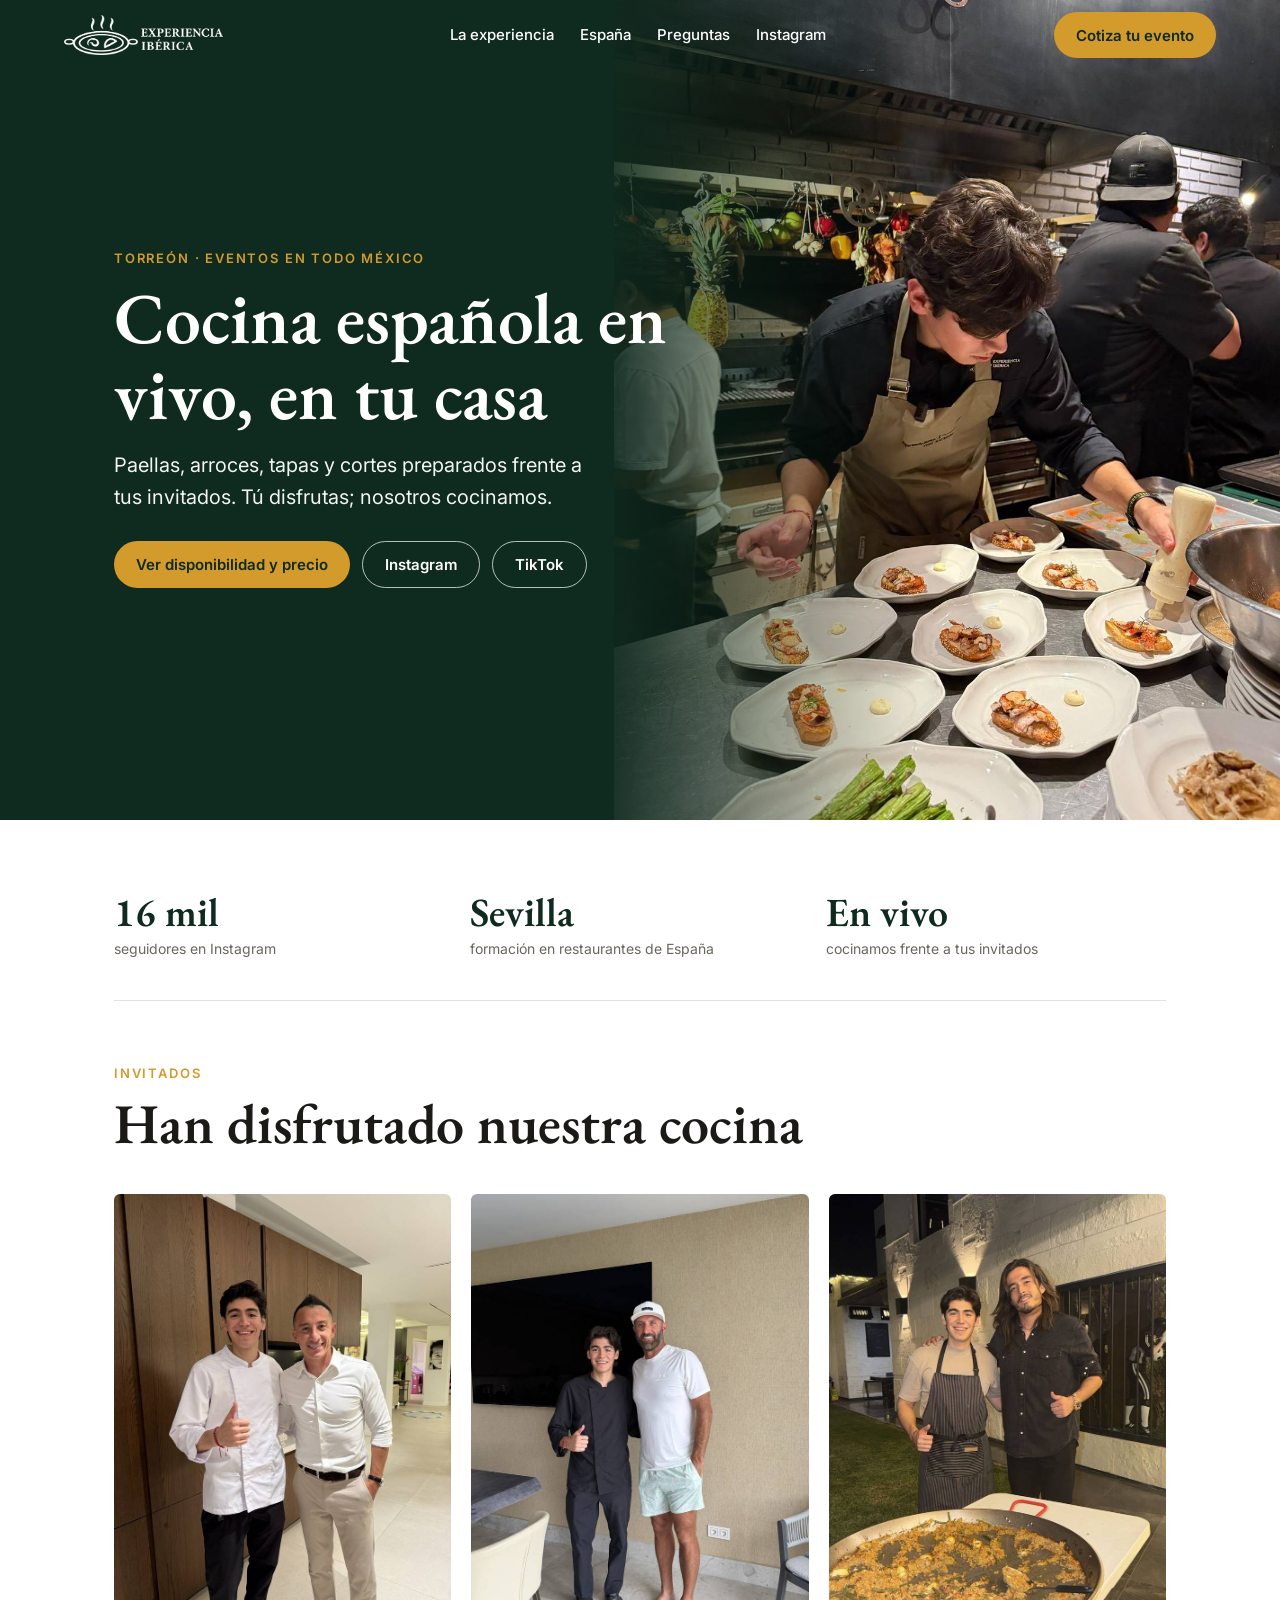
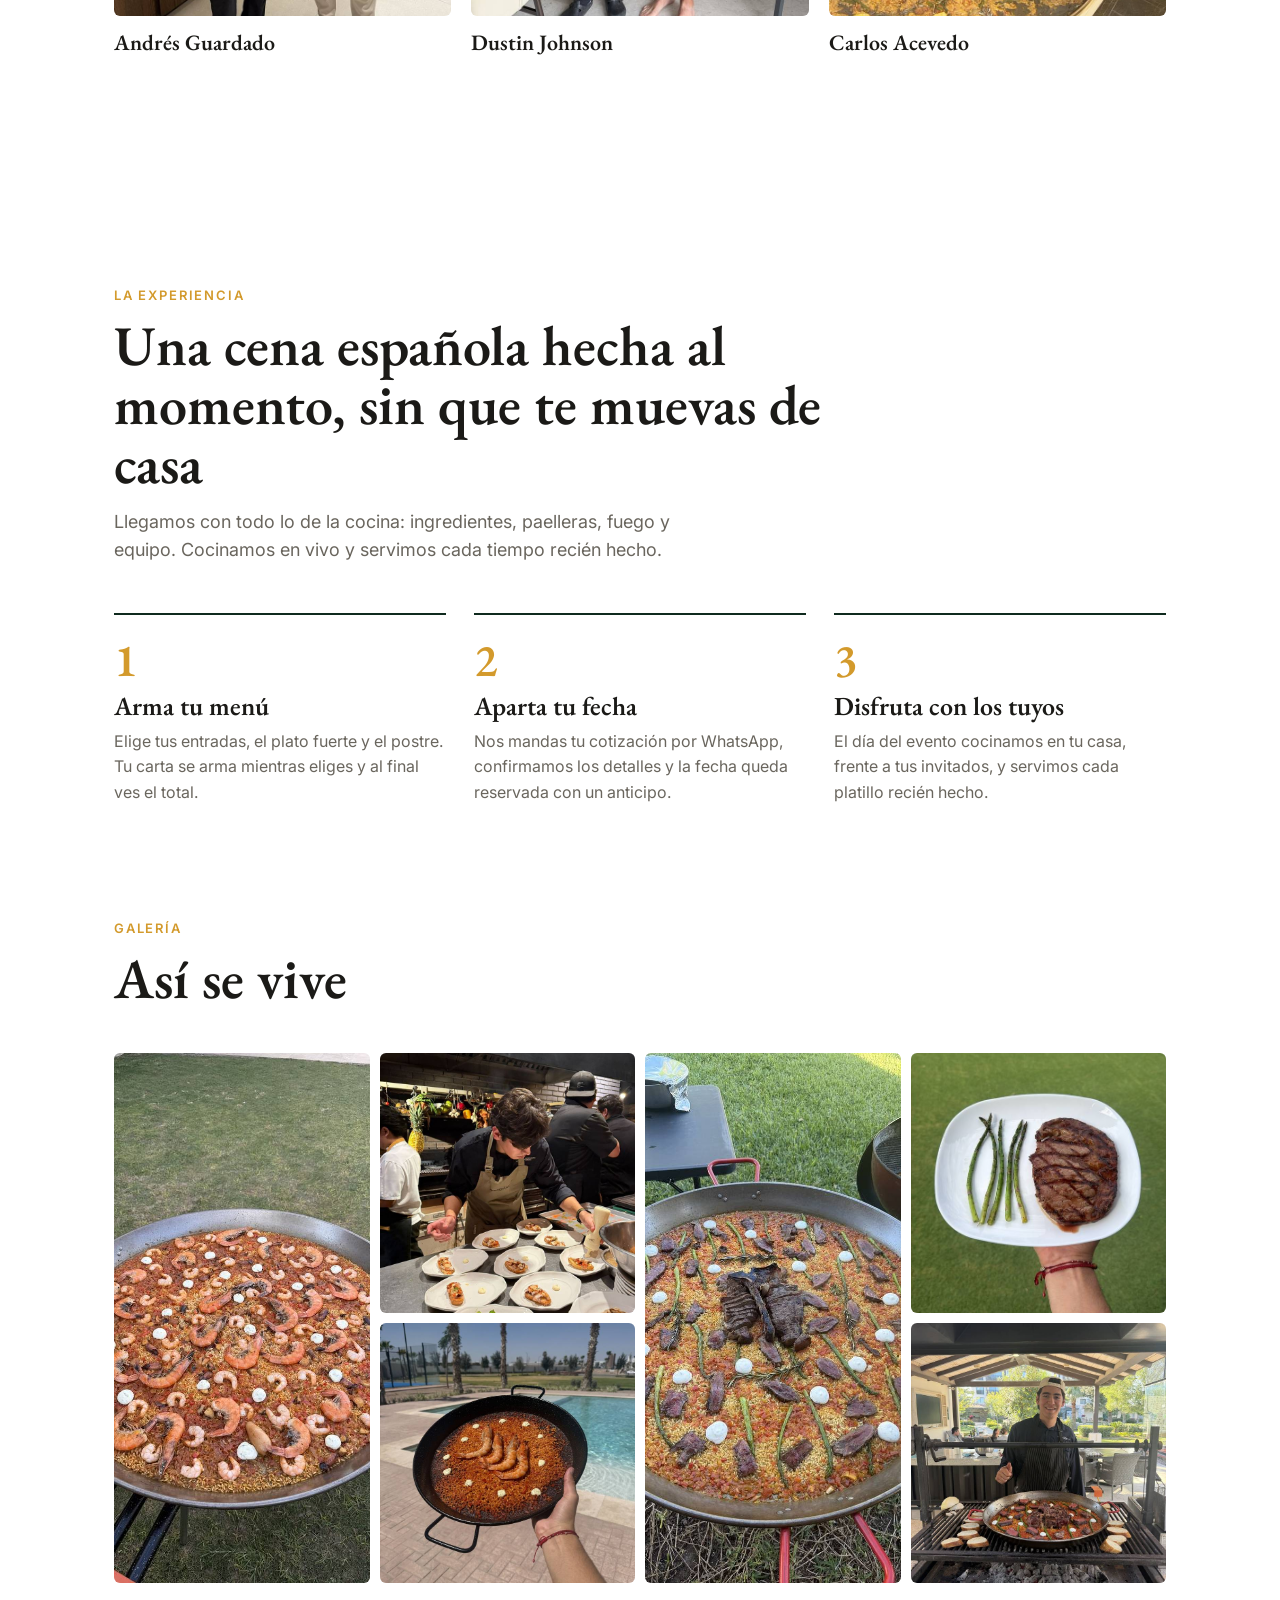
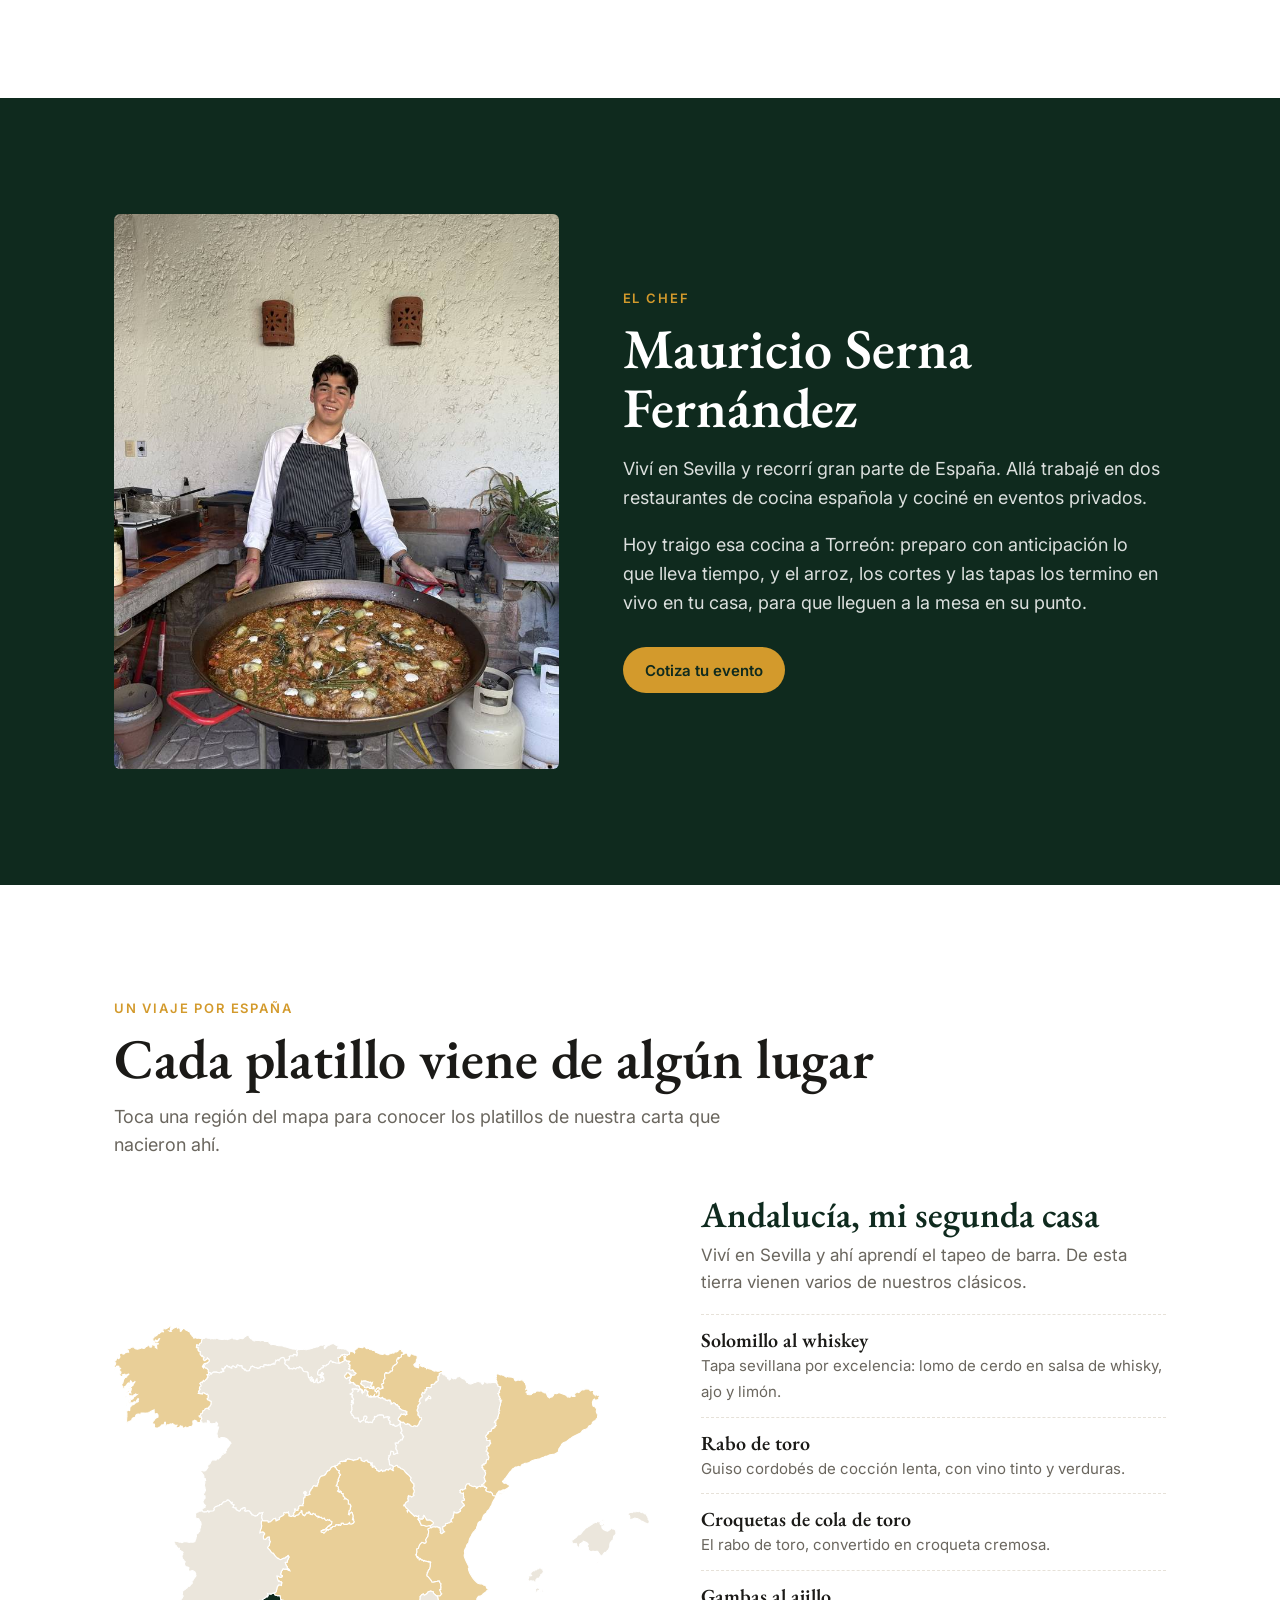
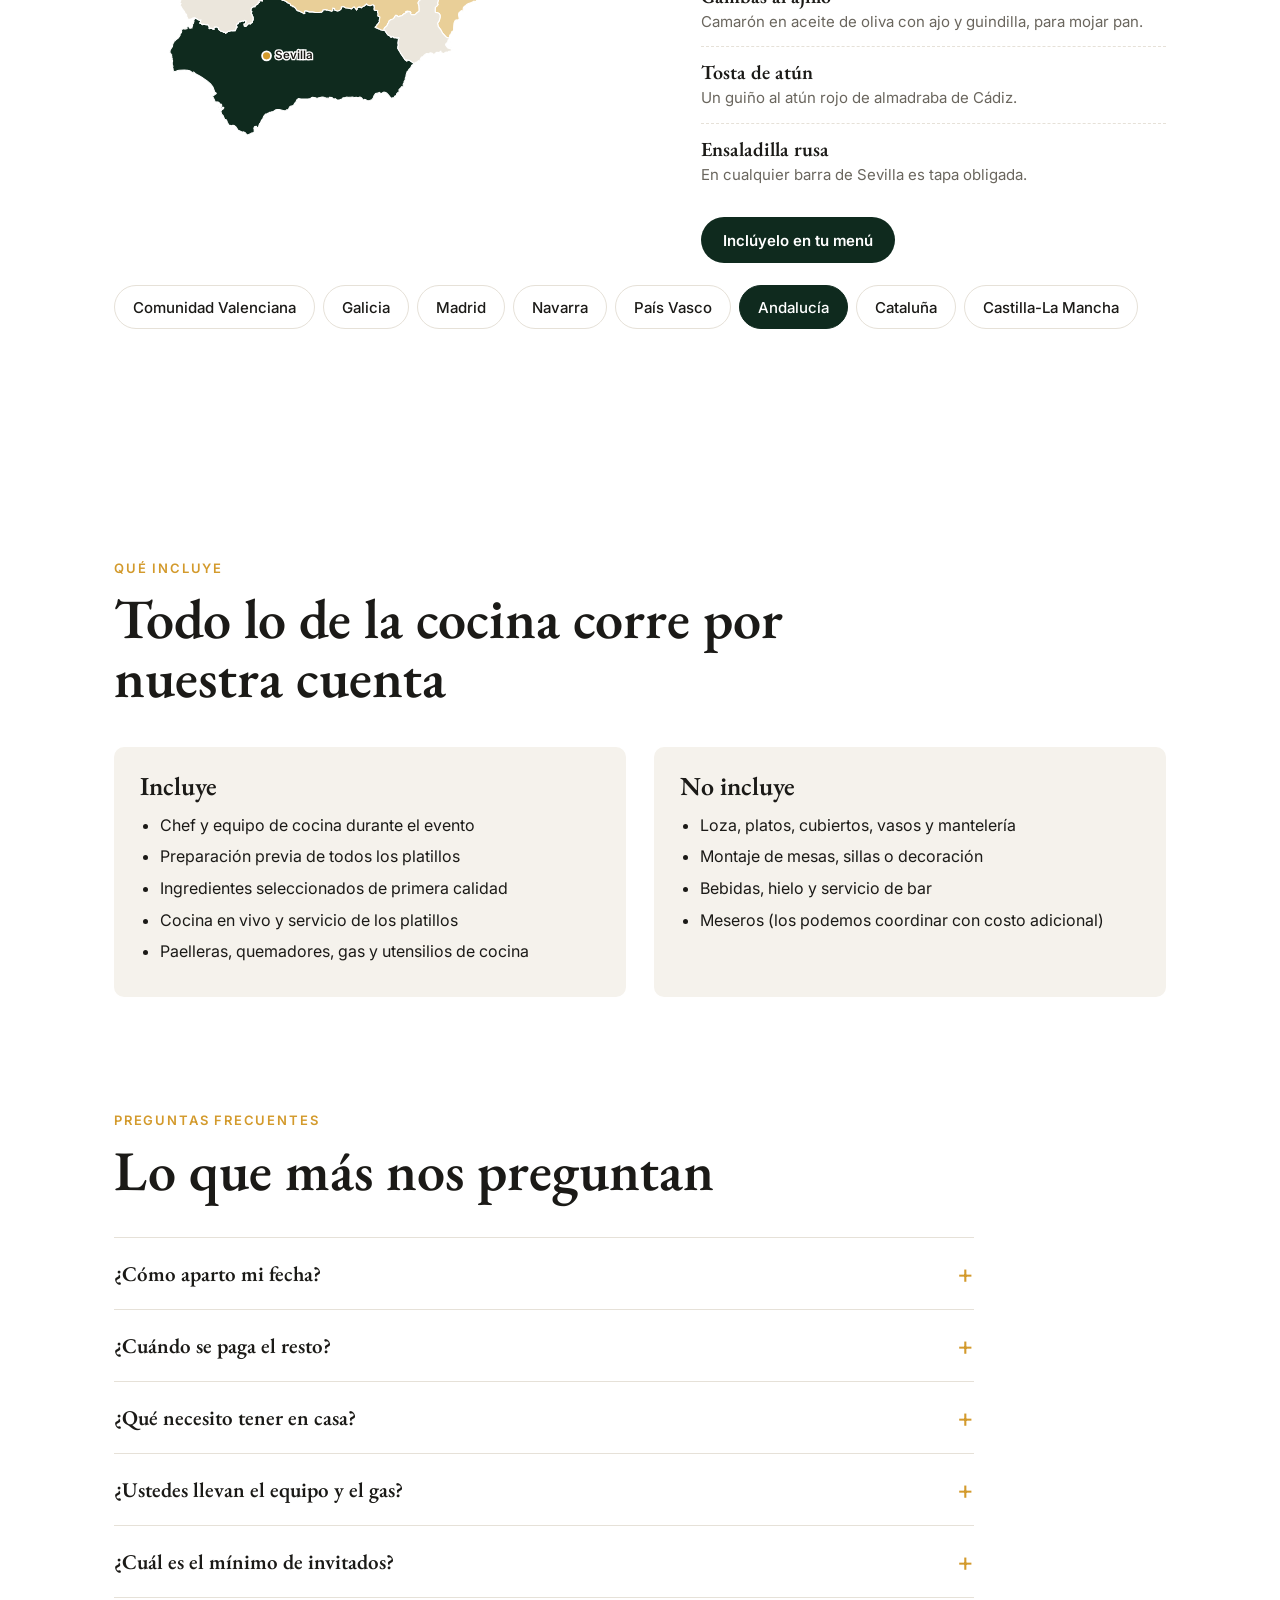
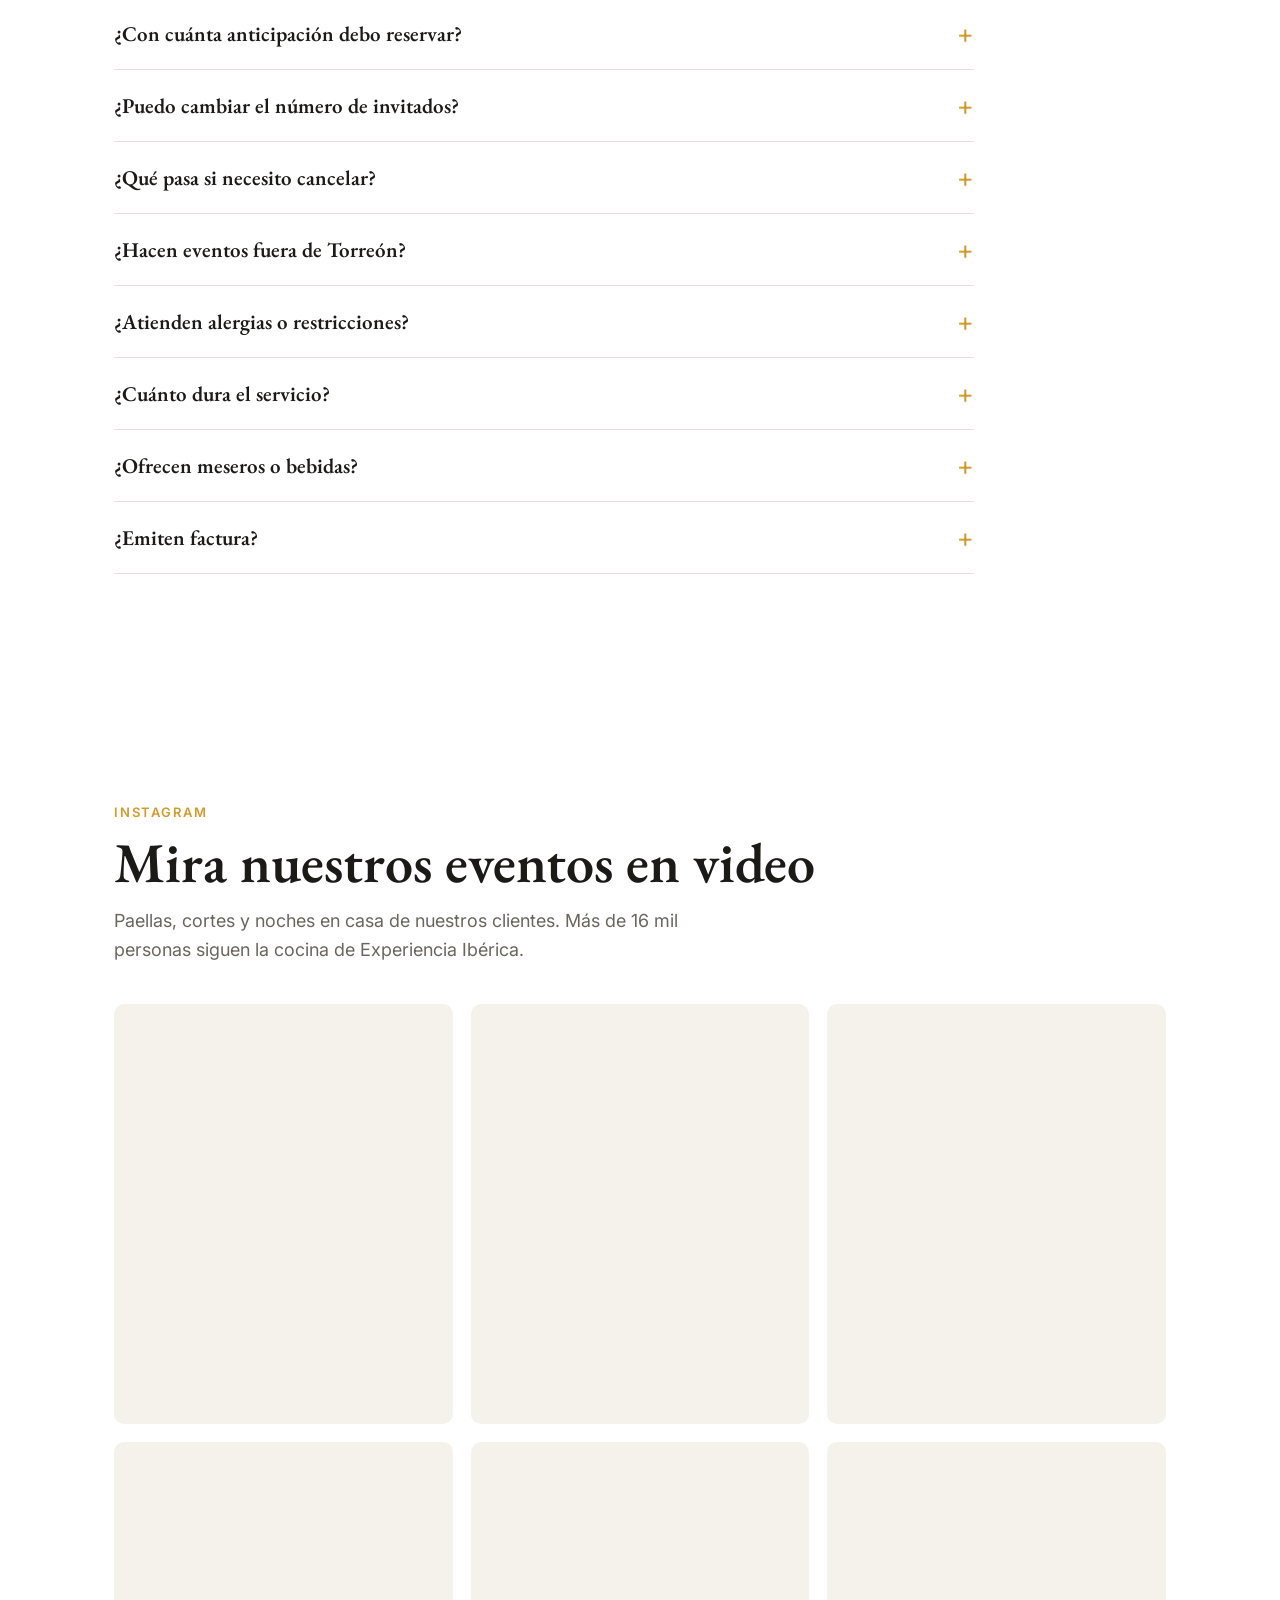
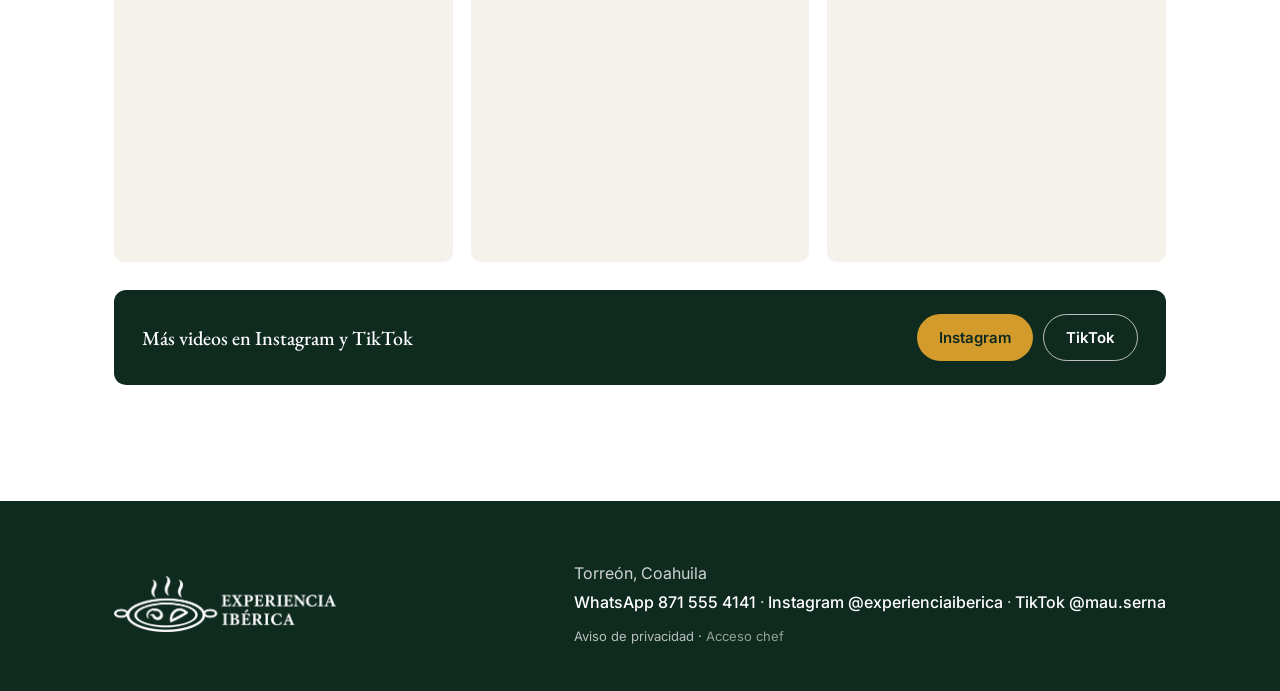
==== index.html @ 6ac9009d "Forzar versión nueva de estilos y medición Co-Authored-By: Claude Opus 5.5 <noreply@anthropic.com> C" ====
<!DOCTYPE html>
<html lang="es">
<head>
<meta charset="utf-8">
<meta name="viewport" content="width=device-width,initial-scale=1">
<title>Experiencia Ibérica · Cocina española en tu casa · Torreón</title>
<meta name="description" content="Paellas, arroces, tapas y cortes cocinados en vivo en tu casa. Cotiza tu evento en Torreón y consulta disponibilidad al momento.">
<meta property="og:title" content="Experiencia Ibérica · Cocina española en tu casa">
<meta property="og:description" content="Paellas, tapas y cortes cocinados en vivo en tu casa. Cotiza tu evento en Torreón.">
<meta property="og:image" content="https://experienciaiberica.com/img/hero.jpg">
<link rel="icon" href="img/logo-verde.png">
<link rel="preconnect" href="https://fonts.googleapis.com">
<link href="https://fonts.googleapis.com/css2?family=EB+Garamond:wght@500;600;700&family=Inter:wght@400;500;600&display=swap" rel="stylesheet">
<link rel="stylesheet" href="css/site.css?v=2">
<script src="js/analytics.js?v=2" defer></script>
</head>
<body>
<nav class="nav" id="nav">
  <a href="#inicio" aria-label="Inicio"><img src="img/logo-blanco.png" alt="Experiencia Ibérica"></a>
  <ul><li><a href="#experiencia">La experiencia</a></li><li><a href="#espana">España</a></li><li><a href="#faq">Preguntas</a></li><li><a href="#instagram">Instagram</a></li></ul>
  <a class="btn saf" href="cotiza.html">Cotiza tu evento</a>
</nav>

<header class="hero" id="inicio">
  <img class="hp" src="img/hero.jpg" alt="Mauricio Serna emplatando tostas en cocina" fetchpriority="high">
  <div class="wrap">
    <div class="eyebrow">Torreón · Eventos en todo México</div>
    <h1>Cocina española en vivo, en tu casa</h1>
    <p>Paellas, arroces, tapas y cortes preparados frente a tus invitados. Tú disfrutas; nosotros cocinamos.</p>
    <div class="cta"><a class="btn saf" href="cotiza.html">Ver disponibilidad y precio</a><a class="btn line" href="https://www.instagram.com/experienciaiberica" target="_blank" rel="noopener">Instagram</a><a class="btn line" href="https://www.tiktok.com/@mau.serna" target="_blank" rel="noopener">TikTok</a></div>
  </div>
</header>

<section id="invitados" class="inv">
  <div class="wrap">
    <div class="proof"><div><b>16 mil</b><span>seguidores en Instagram</span></div><div><b>Sevilla</b><span>formación en restaurantes de España</span></div><div><b>En vivo</b><span>cocinamos frente a tus invitados</span></div></div>
    <div class="eyebrow">Invitados</div>
    <h2 class="sh">Han disfrutado nuestra cocina</h2>
    <div class="fam">
      <figure><img src="img/famoso-1.jpg" alt="Mauricio Serna con Andrés Guardado" loading="lazy" style="object-position:center 30%"><figcaption>Andrés Guardado</figcaption></figure>
      <figure><img src="img/famoso-2.jpg" alt="Mauricio Serna con Dustin Johnson" loading="lazy" style="object-position:center 30%"><figcaption>Dustin Johnson</figcaption></figure>
      <figure><img src="img/famoso-3.jpg" alt="Mauricio Serna con Carlos Acevedo" loading="lazy" style="object-position:center 35%"><figcaption>Carlos Acevedo</figcaption></figure>
    </div>
  </div>
</section>


<section id="experiencia">
  <div class="wrap">
    <div class="eyebrow">La experiencia</div>
    <h2 class="sh">Una cena española hecha al momento, sin que te muevas de casa</h2>
    <p class="lead">Llegamos con todo lo de la cocina: ingredientes, paelleras, fuego y equipo. Cocinamos en vivo y servimos cada tiempo recién hecho.</p>
    <div class="steps">
      <div><b>1</b><h3>Arma tu menú</h3><p>Elige tus entradas, el plato fuerte y el postre. Tu carta se arma mientras eliges y al final ves el total.</p></div>
      <div><b>2</b><h3>Aparta tu fecha</h3><p>Nos mandas tu cotización por WhatsApp, confirmamos los detalles y la fecha queda reservada con un anticipo.</p></div>
      <div><b>3</b><h3>Disfruta con los tuyos</h3><p>El día del evento cocinamos en tu casa, frente a tus invitados, y servimos cada platillo recién hecho.</p></div>
    </div>
  </div>
</section>

<section id="galeria" style="padding-top:0">
  <div class="wrap">
    <div class="eyebrow">Galería</div>
    <h2 class="sh">Así se vive</h2>
    <div class="gal">
      <img class="t" src="img/paella-mariscos.jpg" alt="Paella de mariscos con camarones en una paellera grande" loading="lazy">
      <img src="img/emplatado.jpg" alt="Emplatando tostas de pulpo en cocina" loading="lazy" style="object-position:center 60%">
      <img class="t" src="img/arroz-carne.jpg" alt="Arroz de carne con espárragos y alioli" loading="lazy">
      <img src="img/ribeye.jpg" alt="Ribeye a la parrilla con espárragos" loading="lazy" style="object-position:center 55%">
      <img src="img/arroz-alberca.jpg" alt="Arroz en paellera junto a una alberca" loading="lazy">
      <img src="img/chef-parrilla.jpg" alt="Chef cocinando una paella en la parrilla" loading="lazy">
    </div>
  </div>
</section>

<section class="dark">
  <div class="wrap chef">
    <img src="img/chef-paella.jpg" decoding="async" alt="Mauricio Serna Fernández con una paella recién hecha" loading="lazy">
    <div>
      <div class="eyebrow">El chef</div>
      <h2 class="sh">Mauricio Serna Fernández</h2>
      <p>Viví en Sevilla y recorrí gran parte de España. Allá trabajé en dos restaurantes de cocina española y cociné en eventos privados.</p>
      <p>Hoy traigo esa cocina a Torreón: preparo con anticipación lo que lleva tiempo, y el arroz, los cortes y las tapas los termino en vivo en tu casa, para que lleguen a la mesa en su punto.</p>
      <a class="btn saf" href="cotiza.html" style="margin-top:12px">Cotiza tu evento</a>
    </div>
  </div>
</section>

<section id="espana">
  <div class="wrap">
    <div class="eyebrow">Un viaje por España</div>
    <h2 class="sh">Cada platillo viene de algún lugar</h2>
    <p class="lead">Toca una región del mapa para conocer los platillos de nuestra carta que nacieron ahí.</p>
    <div class="esp">
      <div class="map" id="map" role="group" aria-label="Mapa de España"></div>
      <div class="rg" id="rg" aria-live="polite"></div>
    </div>
    <div class="chips rgchips" id="rgchips"></div>
  </div>
</section>

<section id="incluye">
  <div class="wrap">
    <div class="eyebrow">Qué incluye</div>
    <h2 class="sh">Todo lo de la cocina corre por nuestra cuenta</h2>
    <div class="inc">
      <div><h3>Incluye</h3><ul><li>Chef y equipo de cocina durante el evento</li><li>Preparación previa de todos los platillos</li><li>Ingredientes seleccionados de primera calidad</li><li>Cocina en vivo y servicio de los platillos</li><li>Paelleras, quemadores, gas y utensilios de cocina</li></ul></div>
      <div><h3>No incluye</h3><ul><li>Loza, platos, cubiertos, vasos y mantelería</li><li>Montaje de mesas, sillas o decoración</li><li>Bebidas, hielo y servicio de bar</li><li>Meseros (los podemos coordinar con costo adicional)</li></ul></div>
    </div>
  </div>
</section>

<section id="faq" style="padding-top:0">
  <div class="wrap">
    <div class="eyebrow">Preguntas frecuentes</div>
    <h2 class="sh">Lo que más nos preguntan</h2>
    <div class="faq">
      <details><summary>¿Cómo aparto mi fecha?</summary><p>Arma tu cotización en la página y mándanosla por WhatsApp. Te confirmamos disponibilidad y la fecha queda reservada al recibir el anticipo del 50%. Sin anticipo, la fecha sigue disponible para otros clientes.</p></details>
      <details><summary>¿Cuándo se paga el resto?</summary><p>El saldo se liquida el día del evento, antes de comenzar a servir.</p></details>
      <details><summary>¿Qué necesito tener en casa?</summary><p>Un espacio ventilado para cocinar (de preferencia exterior: jardín, terraza o asador), acceso a agua y una toma de corriente cercana. La loza, las mesas y las sillas corren por tu cuenta.</p></details>
      <details><summary>¿Ustedes llevan el equipo y el gas?</summary><p>Sí. Llevamos paelleras, quemadores, gas, utensilios y todos los ingredientes. Tú solo pones el lugar.</p></details>
      <details><summary>¿Cuál es el mínimo de invitados?</summary><p>El mínimo es de 10 personas. Para grupos más pequeños escríbenos y vemos opciones.</p></details>
      <details><summary>¿Con cuánta anticipación debo reservar?</summary><p>Puedes reservar desde la página con al menos 3 días de anticipación. Si tu evento es antes, escríbenos por WhatsApp y vemos si es posible.</p></details>
      <details><summary>¿Puedo cambiar el número de invitados?</summary><p>Sí, hasta 5 días antes del evento, cuando se confirman el número final y el menú. Se cobra el número confirmado aunque asistan menos personas. Los aumentos de último momento quedan sujetos a disponibilidad de insumos.</p></details>
      <details><summary>¿Qué pasa si necesito cancelar?</summary><p>Con 7 días o más de anticipación, tu anticipo se puede aplicar a una nueva fecha dentro de los siguientes 3 meses. Con menos de 7 días el anticipo no es reembolsable, porque cubre la compra de insumos.</p></details>
      <details><summary>¿Hacen eventos fuera de Torreón?</summary><p>Sí, en todo México, para eventos de 25 invitados o más. El traslado se cotiza aparte según la ciudad; arma tu cotización y te lo confirmamos por WhatsApp.</p></details>
      <details><summary>¿Atienden alergias o restricciones?</summary><p>Sí. Avísanos al confirmar el menú y adaptamos lo necesario.</p></details>
      <details><summary>¿Cuánto dura el servicio?</summary><p>Hasta 4 horas desde nuestra llegada. El tiempo adicional tiene un costo extra.</p></details>
      <details><summary>¿Ofrecen meseros o bebidas?</summary><p>Las bebidas no están incluidas. Los meseros los podemos coordinar con costo adicional.</p></details>
      <details><summary>¿Emiten factura?</summary><p>Sí. Si la requieres, se agrega el IVA correspondiente.</p></details>
    </div>
  </div>
</section>

<section id="instagram">
  <div class="wrap">
    <div class="eyebrow">Instagram</div>
    <h2 class="sh">Mira nuestros eventos en video</h2>
    <p class="lead">Paellas, cortes y noches en casa de nuestros clientes. Más de 16 mil personas siguen la cocina de Experiencia Ibérica.</p>
    <div class="ig" id="ig"></div>
    <div class="igcta"><p>Más videos en Instagram y TikTok</p><div style="display:flex;gap:10px;flex-wrap:wrap"><a class="btn saf" href="https://www.instagram.com/experienciaiberica" target="_blank" rel="noopener">Instagram</a><a class="btn line" href="https://www.tiktok.com/@mau.serna" target="_blank" rel="noopener">TikTok</a></div></div>
  </div>
</section>

<footer>
  <div class="wrap">
    <img src="img/logo-blanco.png" alt="Experiencia Ibérica">
    <div><p>Torreón, Coahuila</p><p><a href="https://wa.me/528715554141" target="_blank" rel="noopener">WhatsApp 871 555 4141</a> · <a href="https://www.instagram.com/experienciaiberica" target="_blank" rel="noopener">Instagram @experienciaiberica</a> · <a href="https://www.tiktok.com/@mau.serna" target="_blank" rel="noopener">TikTok @mau.serna</a></p><p id="upd" style="font-size:13px;opacity:.7"></p><p style="font-size:13px;margin-top:10px"><a href="aviso-de-privacidad.html" style="opacity:.7;font-weight:400">Aviso de privacidad</a> · <a href="https://claude.ai/artifact/J5kVzDFW1enjaiDdUqpLAN" style="opacity:.55;font-weight:400" rel="nofollow">Acceso chef</a></p></div>
  </div>
</footer>

<script>
{
const R={
'01':{t:'Andalucía, mi segunda casa',p:'Viví en Sevilla y ahí aprendí el tapeo de barra. De esta tierra vienen varios de nuestros clásicos.',d:[['Solomillo al whiskey','Tapa sevillana por excelencia: lomo de cerdo en salsa de whisky, ajo y limón.'],['Rabo de toro','Guiso cordobés de cocción lenta, con vino tinto y verduras.'],['Croquetas de cola de toro','El rabo de toro, convertido en croqueta cremosa.'],['Gambas al ajillo','Camarón en aceite de oliva con ajo y guindilla, para mojar pan.'],['Tosta de atún','Un guiño al atún rojo de almadraba de Cádiz.'],['Ensaladilla rusa','En cualquier barra de Sevilla es tapa obligada.']]},
'10':{t:'Comunidad Valenciana, la cuna del arroz',p:'La paella nació entre los arrozales de Valencia. Por eso todos nuestros arroces llevan arroz español.',d:[['Paella valenciana','Pollo, costilla, garrofón, alcachofa y azafrán: la receta de origen.'],['Arroz de mariscos','El arroz de la costa mediterránea, con fumet casero.'],['Arroz de carne','Nuestra versión con costilla, porterhouse y espárragos.'],['Fideuá de pollo','Nació en Gandía: la técnica de la paella, con fideo en lugar de arroz.']]},
'12':{t:'Galicia',p:'En las ferias gallegas el pulpo se cuece en ollas de cobre y se sirve sobre madera.',d:[['Pulpo a la gallega','Pulpo con papa, pimentón de la Vera, aceite de oliva y sal gruesa.']]},
'16':{t:'País Vasco',p:'Tierra de asadores y de la tarta de queso más famosa del mundo.',d:[['Tarta vasca','La tarta de queso quemada nació en San Sebastián.'],['Cortes a la brasa','Ribeye, porterhouse y tomahawk, al estilo de los asadores vascos.']]},
'15':{t:'Navarra',p:'Hogar de la chistorra, el embutido delgado y ahumado del norte.',d:[['Tortilla de patata con chistorra','La tortilla de siempre, con el toque de la chistorra navarra.']]},
'09':{t:'Cataluña',p:'El desayuno y la merienda catalana empiezan con pan, tomate y aceite.',d:[['Pan con tomate','Pan tostado, tomate y un buen aceite de oliva.']]},
'13':{t:'Madrid',p:'Dos clásicos que no faltan en ningún bar madrileño.',d:[['Croquetas de jamón','Bechamel cremosa con jamón serrano y un empanizado crujiente.'],['Patatas bravas','Papas crujientes con salsa brava y alioli.']]},
'08':{t:'Castilla-La Mancha',p:'Tierra del queso manchego.',d:[['Tabla de quesos y carnes frías','Quesos y embutidos para abrir la noche.']]}};
fetch('data/espana.json').then(r=>r.json()).then(G=>{
  const map=document.getElementById('map'),rg=document.getElementById('rg'),ch=document.getElementById('rgchips');
  map.innerHTML=`<svg viewBox="0 0 600 500" aria-hidden="false">${G.map(g=>`<path d="${g.d}" data-id="${g.id}" class="${R[g.id]?'has':''}"${R[g.id]?` tabindex="0" role="button" aria-label="${R[g.id].t}"`:''}><title>${g.name}</title></path>`).join('')}<g class="sev"><circle cx="0" cy="0" r="5"/><text x="9" y="4">Sevilla</text></g></svg>`;
  const sv=G.find(g=>g.id==='01');const sev=map.querySelector('.sev');sev.setAttribute('transform',`translate(${sv.c[0]-28},${sv.c[1]-4})`);
  ch.innerHTML=Object.entries(R).map(([id,r])=>`<button class="chip" data-id="${id}">${r.t.split(',')[0]}</button>`).join('');
  const pick=id=>{const r=R[id];if(!r)return;map.querySelectorAll('path').forEach(p=>p.classList.toggle('on',p.dataset.id===id));ch.querySelectorAll('.chip').forEach(c=>c.classList.toggle('on',c.dataset.id===id));
    rg.innerHTML=`<h3>${r.t}</h3><p class="rp">${r.p}</p>${r.d.map(([n,x])=>`<div class="dsh"><b>${n}</b><span>${x}</span></div>`).join('')}<a class="btn g" href="cotiza.html">Inclúyelo en tu menú</a>`};
  map.addEventListener('click',e=>pick(e.target.dataset?.id));map.addEventListener('keydown',e=>{if(e.key==='Enter'||e.key===' '){e.preventDefault();pick(e.target.dataset?.id)}});
  ch.addEventListener('click',e=>pick(e.target.dataset?.id));pick('01');
}).catch(()=>{document.getElementById('espana').style.display='none'});
const nav=document.getElementById('nav');const onS=()=>nav.classList.toggle('solid',scrollY>60);addEventListener('scroll',onS,{passive:true});onS();
// Reels o publicaciones de Instagram a mostrar (links completos)
const IG=['DfUvoe-Rfx-','DeCpzYzx0Il','DeeweVTRRGu','DffZZyuRcej','DfZ17wVxcy-','DfnAKsWR4mW'].map(id=>`https://www.instagram.com/reel/${id}/`);
const box=document.getElementById('ig');
if(IG.length){const load=()=>{box.innerHTML=IG.map(u=>`<div class="post"><blockquote class="instagram-media" data-instgrm-permalink="${u}" data-instgrm-version="14"></blockquote></div>`).join('');const sc=document.createElement('script');sc.async=true;sc.src='https://www.instagram.com/embed.js';document.body.appendChild(sc)};const o=new IntersectionObserver(es=>{if(es.some(x=>x.isIntersecting)){o.disconnect();load()}},{rootMargin:'600px'});o.observe(box)}
else{box.innerHTML=[['arroz-alberca','Arroz junto a la alberca'],['chef-parrilla','Paella a la parrilla'],['emplatado','Emplatado en vivo']].map(([f,a])=>`<a class="post" href="https://www.instagram.com/experienciaiberica" target="_blank" rel="noopener"><img src="img/${f}.jpg" alt="${a}" loading="lazy" style="width:100%;aspect-ratio:4/5;object-fit:cover"></a>`).join('')}
}
</script>
</body>
</html>
---- css/site.css ----
:root{--g:#0f2a1e;--g2:#173d2c;--saf:#d39a2c;--ink:#1b1a17;--mute:#6a665e;--line:#e6e1d8;--soft:#f5f2ec;--bg:#fff;--free:#2f7a45}
*{box-sizing:border-box;min-width:0}
html{scroll-behavior:smooth;scroll-padding-top:72px}
body{margin:0;background:var(--bg);color:var(--ink);font:16px/1.6 Inter,system-ui,sans-serif;overflow-x:clip}
h1,h2,h3{font-family:"EB Garamond",Georgia,serif;line-height:1.05;margin:0;font-weight:600}
a{color:inherit}
img{display:block;max-width:100%}
.wrap{max-width:1180px;margin:0 auto;padding:0 max(5vw,18px)}
/* nav */
.nav{position:fixed;inset:0 0 auto;z-index:20;display:flex;align-items:center;justify-content:space-between;gap:16px;padding:12px max(5vw,18px);transition:background .25s}
.nav.solid{background:var(--g);box-shadow:0 2px 16px rgb(0 0 0/.18)}
.nav img{height:40px;width:auto}
.nav ul{display:flex;gap:26px;list-style:none;margin:0;padding:0}
.nav ul a{color:#fff;text-decoration:none;font-weight:500;font-size:15px}
.btn{display:inline-flex;align-items:center;justify-content:center;gap:8px;padding:13px 22px;border-radius:99px;font:600 15px Inter;text-decoration:none;border:0;cursor:pointer;min-height:46px}
.btn.saf{background:var(--saf);color:var(--g)}
.btn.line{border:1.5px solid rgb(255 255 255/.7);color:#fff;background:transparent}
.btn.g{background:var(--g);color:#fff}
@media(max-width:760px){.nav ul{display:none}.nav img{height:32px}.nav .btn{padding:10px 16px;min-height:42px;font-size:14px}}
/* hero */
.hero{position:relative;min-height:min(92vh,820px);display:flex;align-items:flex-end;color:#fff;background:var(--g) url(../img/hero.jpg) center 42%/cover}
.hero::before{content:"";position:absolute;inset:0;background:linear-gradient(180deg,rgb(15 42 30/.55) 0%,rgb(15 42 30/.25) 40%,rgb(15 42 30/.92) 100%)}
.hero .wrap{position:relative;padding-bottom:clamp(40px,8vh,90px);width:100%}
.hero h1{font-size:clamp(44px,8vw,92px);max-width:820px;font-weight:600}
.hero p{font-size:clamp(17px,2vw,20px);max-width:560px;margin:18px 0 28px;opacity:.95}
.hero .cta{display:flex;gap:12px;flex-wrap:wrap}
.eyebrow{font:600 13px Inter;letter-spacing:.14em;text-transform:uppercase;color:var(--saf);margin-bottom:14px}
/* sections */
section{padding:clamp(64px,9vw,120px) 0}
.sh{font-size:clamp(36px,5vw,56px);max-width:760px}
.lead{font-size:18px;color:var(--mute);max-width:620px;margin-top:14px}
.steps{display:grid;grid-template-columns:repeat(3,minmax(0,1fr));gap:28px;margin-top:48px;counter-reset:s}
.steps div{border-top:2px solid var(--g);padding-top:22px}
.steps b{font:600 46px "EB Garamond",serif;color:var(--saf);display:block;line-height:1}
.steps h3{font-size:26px;margin:10px 0 8px}
.steps p{margin:0;color:var(--mute)}
@media(max-width:760px){.steps{grid-template-columns:minmax(0,1fr)}}
.gal{display:grid;grid-template-columns:repeat(4,minmax(0,1fr));grid-auto-rows:260px;gap:10px;margin-top:44px}
.gal img{width:100%;height:100%;object-fit:cover;border-radius:6px}
.gal .t{grid-row:span 2}
@media(max-width:860px){.gal{grid-template-columns:repeat(2,minmax(0,1fr));grid-auto-rows:200px}}
.dark{background:var(--g);color:#fff}
.dark .lead{color:rgb(255 255 255/.75)}
.chef{display:grid;grid-template-columns:minmax(0,.9fr) minmax(0,1.1fr);gap:clamp(28px,5vw,72px);align-items:center}
.chef img{border-radius:6px;aspect-ratio:4/5;object-fit:cover;width:100%}
.chef p{font-size:18px;color:rgb(255 255 255/.85);max-width:540px}
@media(max-width:760px){.chef{grid-template-columns:minmax(0,1fr)}}
.inc{display:grid;grid-template-columns:repeat(2,minmax(0,1fr));gap:28px;margin-top:40px}
.inc div{background:var(--soft);border-radius:10px;padding:26px}
.inc h3{font-size:26px;margin-bottom:12px}
.inc ul{margin:0;padding-left:20px}.inc li{margin:6px 0}
@media(max-width:760px){.inc{grid-template-columns:minmax(0,1fr)}}
/* cotizador */
#cotiza{background:var(--soft)}
.cz{display:grid;grid-template-columns:minmax(0,1.5fr) minmax(0,1fr);gap:36px;align-items:start;margin-top:40px}
@media(max-width:900px){.cz{grid-template-columns:minmax(0,1fr)}}
.box{background:#fff;border-radius:12px;padding:clamp(18px,3vw,28px);margin-bottom:18px}
.box h3{font-size:26px;display:flex;gap:12px;align-items:baseline;margin-bottom:6px}
.box h3 b{font:600 14px Inter;color:var(--saf)}
.hint{color:var(--mute);margin:0 0 14px;font-size:15px}
.cal{display:grid;grid-template-columns:repeat(7,minmax(0,1fr));gap:5px}
.cal .h{text-align:center;font-size:12px;color:var(--mute);padding:4px 0}
.cal button{aspect-ratio:1/1;max-height:60px;border:1px solid var(--line);background:#fff;color:var(--ink);border-radius:8px;font:500 15px Inter;cursor:pointer;position:relative;padding:0}
.cal button::after{content:"";position:absolute;left:50%;bottom:6px;width:6px;height:6px;margin-left:-3px;border-radius:50%;background:var(--free)}
.cal button.par::after{background:var(--saf)}
.cal button.full,.cal button.past{color:#b3ada3;background:var(--soft);cursor:default}
.cal button.full::after,.cal button.past::after{display:none}
.cal button.full{text-decoration:line-through}
.cal button.soon::after{background:var(--line)}
.cal button.on{background:var(--g);color:#fff;border-color:var(--g)}.cal button.on::after{background:var(--saf)}
.calhead{display:flex;justify-content:space-between;align-items:center;margin-bottom:8px}
.calhead strong{font:600 22px "EB Garamond",serif}
.navb{width:44px;height:44px;border-radius:50%;border:1px solid var(--line);background:#fff;font-size:20px;cursor:pointer}
.navb:disabled{opacity:.3;cursor:default}
.legend{display:flex;gap:16px;flex-wrap:wrap;font-size:13px;color:var(--mute);margin-top:10px}
.legend i{display:inline-block;width:8px;height:8px;border-radius:50%;margin-right:6px;vertical-align:middle}
.chips{display:flex;gap:8px;flex-wrap:wrap}
.chip{border:1px solid var(--line);background:#fff;color:var(--ink);border-radius:99px;padding:10px 18px;font:500 15px Inter;cursor:pointer;min-height:44px}
.chip.on{background:var(--g);color:#fff;border-color:var(--g)}
.chip:disabled{opacity:.35;cursor:default}.chip.occ{text-decoration:line-through}
label{font-size:14px;color:var(--mute);display:block}
input{width:100%;font:16px Inter;padding:11px 14px;border:1px solid var(--line);border-radius:10px;background:#fff;color:var(--ink);min-height:46px;margin-top:4px}
input:focus,button:focus-visible,a:focus-visible{outline:2px solid var(--saf);outline-offset:2px}
.row2{display:grid;grid-template-columns:repeat(auto-fit,minmax(170px,1fr));gap:12px;margin-top:14px}
.menu h4{font:600 12px Inter;letter-spacing:.12em;text-transform:uppercase;color:var(--saf);margin:22px 0 4px}
.dish{display:flex;gap:12px;align-items:center;padding:11px 2px;border-bottom:1px dashed var(--line);cursor:pointer;font:500 19px "EB Garamond",serif}
.dish input{width:22px;height:22px;min-height:0;margin:0;accent-color:var(--g);flex:none}
.dish small{display:block;font:13px Inter;color:var(--mute)}
.note{background:var(--soft);border-left:3px solid var(--saf);padding:12px 14px;border-radius:6px;font-size:15px;margin-top:12px}
.note a{color:var(--g);font-weight:600}
.sum{position:sticky;top:86px}
.carta{background:#fffdf9;border:1px solid #d9cfbf;outline:1px solid #d9cfbf;outline-offset:-10px;border-radius:4px;padding:38px 30px 30px;text-align:center;box-shadow:0 18px 40px rgb(15 42 30/.14)}
.carta .lg{height:34px;width:auto;margin:0 auto 14px}
.carta .t1{font:600 30px/1.05 "EB Garamond",serif;color:var(--g)}
.carta .t2{font:italic 500 19px "EB Garamond",serif;color:var(--mute);margin-top:4px}
.carta .dt{font:600 12px Inter;letter-spacing:.14em;text-transform:uppercase;color:var(--saf);margin-top:14px}
.orn{display:flex;align-items:center;gap:10px;margin:18px 0;color:var(--saf)}.orn::before,.orn::after{content:"";flex:1;height:1px;background:#d9cfbf}
.carta h5{font:600 11px Inter;letter-spacing:.16em;text-transform:uppercase;color:var(--saf);margin:16px 0 4px}
.carta .pl{font:500 18px/1.35 "EB Garamond",serif;color:var(--ink)}
.carta .vac{font:italic 17px "EB Garamond",serif;color:#b3ada3;padding:18px 0}
.carta .lbl{font-size:13px;color:var(--mute)}
.carta .total{color:var(--g)}
.carta ul{list-style:none;padding:0;margin:14px 0 0;font-size:14px;text-align:left}
.carta li{display:flex;justify-content:space-between;gap:10px;padding:6px 0;border-top:1px dashed #e3dbcd}
.carta li b{white-space:nowrap}

.total{font:600 clamp(44px,6vw,58px)/1 "EB Garamond",serif;color:var(--saf);margin:6px 0;white-space:nowrap}
.sum ul{list-style:none;padding:0;margin:16px 0;font-size:15px}
.sum li{display:flex;justify-content:space-between;gap:10px;padding:7px 0;border-bottom:1px dashed rgb(255 255 255/.2)}
.sum li b{white-space:nowrap}
.wa{display:block;text-align:center;background:var(--g);color:#fff;text-decoration:none;font:600 17px Inter;padding:15px;border-radius:99px;margin-top:14px}
.wa.off{background:var(--soft);color:var(--mute);pointer-events:none}
.small{font-size:12.5px;color:var(--mute);margin-top:12px}
.tg{display:none;background:none;border:0;color:var(--g);font:600 14px Inter;cursor:pointer;padding:6px 0}
@media(max-width:900px){.sum{position:static}.carta{padding:30px 20px 24px}.bar{position:fixed;left:0;right:0;bottom:0;z-index:15;background:var(--g);color:#fff;display:flex;justify-content:space-between;align-items:center;gap:12px;padding:12px 18px;box-shadow:0 -8px 24px rgb(0 0 0/.2)}.bar b{font:600 26px "EB Garamond",serif;color:var(--saf)}.bar a{color:#fff;font-weight:600;font-size:14px}body.cz-page{padding-bottom:70px}}
.bar{display:none}@media(max-width:900px){.bar{display:flex}}
.fam{display:grid;grid-template-columns:repeat(3,minmax(0,1fr));gap:20px;margin-top:40px}
.fam figure{margin:0}.fam img{width:100%;aspect-ratio:4/5;object-fit:cover;border-radius:6px}
.fam figcaption{font:600 22px "EB Garamond",serif;margin-top:12px}
@media(max-width:760px){.fam{grid-template-columns:minmax(0,1fr)}}
footer{background:var(--g);color:rgb(255 255 255/.8);padding:56px 0 40px}
footer .wrap{display:flex;justify-content:space-between;gap:28px;flex-wrap:wrap;align-items:center}
footer img{height:56px;width:auto}
footer a{color:#fff;text-decoration:none;font-weight:500}
footer p{margin:4px 0}
@media(prefers-reduced-motion:reduce){html{scroll-behavior:auto}.sum,.nav{transition:none}}

.ig{display:grid;grid-template-columns:repeat(3,minmax(0,1fr));gap:18px;margin-top:40px}
.ig .post{border-radius:10px;overflow:hidden;background:var(--soft);min-height:420px}
.ig blockquote.instagram-media{margin:0!important;min-width:0!important;max-width:100%!important;width:100%!important}
@media(max-width:860px){.ig{display:flex;overflow-x:auto;scroll-snap-type:x mandatory;gap:14px;margin-inline:calc(-1*max(5vw,18px));padding-inline:max(5vw,18px)}.ig .post{flex:0 0 86%;scroll-snap-align:center}}
.igcta{display:flex;align-items:center;justify-content:space-between;gap:20px;flex-wrap:wrap;margin-top:28px;padding:24px 28px;border-radius:12px;background:var(--g);color:#fff}
.igcta p{margin:0;font:500 20px "EB Garamond",serif}
.top-cz{background:var(--g);color:#fff;padding:120px 0 48px}
.top-cz .sh{color:#fff}.top-cz .lead{color:rgb(255 255 255/.8)}
.dl{display:block;width:100%;margin-top:10px;background:transparent;border:1.5px solid var(--g);color:var(--g);font:600 15px Inter;padding:13px;border-radius:99px;cursor:pointer;min-height:46px}
.dl:disabled{opacity:.35;cursor:default}
.faq{margin-top:36px;max-width:860px}
.faq details{border-top:1px solid var(--line);padding:4px 0}
.faq details:last-child{border-bottom:1px solid var(--line)}
.faq summary{cursor:pointer;list-style:none;display:flex;justify-content:space-between;gap:16px;align-items:center;padding:16px 0;font:600 21px "EB Garamond",serif}
.faq summary::-webkit-details-marker{display:none}
.faq summary::after{content:"+";font:400 26px Inter;color:var(--saf);flex:none;transition:transform .2s}
.faq details[open] summary::after{transform:rotate(45deg)}
.faq p{margin:0 0 18px;color:var(--mute);max-width:720px}
@media(prefers-reduced-motion:reduce){.faq summary::after{transition:none}}
.hero .hv{position:absolute;inset:0;width:100%;height:100%;object-fit:cover;z-index:0}
.hero::before{z-index:1}.hero .wrap{z-index:2}
@media(min-width:901px){
.hero{background:var(--g);align-items:center}
.hero .hp{position:absolute;top:0;right:0;width:52%;height:100%;object-fit:cover;object-position:center 55%;z-index:0}
.hero::before{background:linear-gradient(90deg,var(--g) 0%,var(--g) 46%,rgb(15 42 30/.55) 56%,rgb(15 42 30/0) 72%)}
.hero .wrap{padding-top:90px}
.hero h1{max-width:560px;font-size:clamp(48px,5.6vw,80px)}
.hero p{max-width:470px}}
@media(max-width:900px){.hero .hp{display:none}}
.esp{display:grid;grid-template-columns:minmax(0,1.15fr) minmax(0,1fr);gap:clamp(24px,4vw,56px);align-items:center;margin-top:36px}
@media(max-width:860px){.esp{grid-template-columns:minmax(0,1fr)}}
.map svg{width:100%;height:auto;display:block}
.map path{fill:#ebe6dc;stroke:#fff;stroke-width:1.2;transition:fill .2s}
.map path.has{fill:#e9cf98;cursor:pointer}.map path.has:hover,.map path.has:focus{fill:var(--saf);outline:none}
.map path.on{fill:var(--g)!important}
.map .sev circle{fill:var(--saf);stroke:#fff;stroke-width:2}.map .sev text{font:600 13px Inter;fill:var(--ink);paint-order:stroke;stroke:#fff;stroke-width:3px}
.rg h3{font-size:clamp(28px,3vw,36px);color:var(--g)}
.rg .rp{color:var(--mute);font-size:17px;margin:8px 0 18px}
.dsh{padding:12px 0;border-top:1px dashed var(--line)}.dsh b{display:block;font:600 20px "EB Garamond",serif}.dsh span{color:var(--mute);font-size:15px}
.rg .btn{margin-top:18px}
.rgchips{margin-top:22px}
.tl{list-style:none;margin:48px 0 0;padding:0 0 0 34px;position:relative;max-width:760px}
.tl::before{content:"";position:absolute;left:9px;top:6px;bottom:6px;width:2px;background:rgb(255 255 255/.18)}
.tl li{position:relative;padding:0 0 34px;opacity:0;transform:translateY(24px);transition:opacity .6s,transform .6s}
.tl li.in{opacity:1;transform:none}
.tl li::before{content:"";position:absolute;left:-31px;top:6px;width:14px;height:14px;border-radius:50%;background:var(--saf);box-shadow:0 0 0 5px rgb(211 154 44/.2)}
.tl b{font:600 12px Inter;letter-spacing:.14em;text-transform:uppercase;color:var(--saf)}
.tl h3{font-size:clamp(26px,3vw,34px);margin:6px 0 6px;color:#fff}
.tl p{margin:0;color:rgb(255 255 255/.78);max-width:600px}
@media(prefers-reduced-motion:reduce){.tl li{opacity:1;transform:none;transition:none}.map path{transition:none}}
.city{display:grid;grid-template-columns:repeat(auto-fit,minmax(170px,1fr));gap:12px;margin-top:14px}
select{width:100%;font:16px Inter;padding:11px 14px;border:1px solid var(--line);border-radius:10px;background:#fff;color:var(--ink);min-height:46px;margin-top:4px}
.dishw{border-bottom:1px dashed var(--line)}.dishw .dish{border-bottom:0}
.dx{padding:0 0 12px 34px}.dx small{display:block;font:13px Inter;color:var(--mute)}
.stp{display:inline-flex;align-items:center;gap:14px;margin:8px 0 4px;border:1px solid var(--line);border-radius:99px;padding:3px}
.stp button{width:38px;height:38px;border-radius:50%;border:0;background:var(--soft);color:var(--g);font:600 20px Inter;cursor:pointer}
.stp b{font:600 15px Inter;min-width:70px;text-align:center}
.dx .sg{color:var(--g);font-weight:500}

/* ---- cotizador v2 ---- */
.nofecha{display:flex;gap:10px;align-items:center;margin-top:14px;font-size:15px;color:var(--ink);cursor:pointer}
.nofecha input{width:20px;height:20px;min-height:0;margin:0;accent-color:var(--g)}
#calWrap.off{opacity:.3;pointer-events:none}
.cnt{display:flex;align-items:center;margin-top:4px;border:1px solid var(--line);border-radius:10px;overflow:hidden;background:#fff}
.cnt input{border:0;margin:0;text-align:center;font-weight:600;min-width:0;-moz-appearance:textfield}
.cnt input::-webkit-inner-spin-button{-webkit-appearance:none}
.cnt button{flex:none;width:48px;height:46px;border:0;background:var(--soft);font:600 22px Inter;color:var(--g);cursor:pointer}
.gh{display:flex;align-items:center;gap:12px;margin:26px 0 2px}
.gh h4{margin:0}.gh .gc{margin-left:auto;font-size:12px;color:var(--g);font-weight:600}
.gh .brm{height:30px;width:auto;opacity:.9}
.gi{margin:2px 0 6px!important;font-size:14px}
.dish{align-items:flex-start}.dish input{margin-top:3px}
.dish .dn{display:block}.dish small{display:block;font:13.5px/1.4 Inter;color:var(--mute);margin-top:2px}
.dishw.on .dn{color:var(--g);font-weight:600}
.wa{width:100%;border:0;cursor:pointer}
.cx{display:none}
@media(max-width:900px){
  .top-cz{padding:96px 0 28px}.top-cz .sh{font-size:34px}.top-cz .lead{font-size:16px}
  #cotiza{padding-top:18px}.box{padding:18px 16px;border-radius:12px;margin-bottom:12px}
  .cal{gap:4px}.cal button{border-radius:7px;font-size:14px}
  .row2{grid-template-columns:minmax(0,1fr) minmax(0,1fr)}
  .dish{font-size:18px;padding:12px 0}
  .sum{position:fixed;inset:0;z-index:40;background:rgb(15 42 30/.72);padding:18px 14px 30px;overflow:auto;display:none;-webkit-overflow-scrolling:touch}
  .sum.open{display:block}
  .carta{position:relative;max-width:460px;margin:0 auto}
  .cx{display:block;position:absolute;top:8px;right:8px;width:40px;height:40px;border-radius:50%;border:0;background:var(--soft);font:400 26px/1 Inter;color:var(--g);cursor:pointer}
  body.lock{overflow:hidden}
  .bar{display:flex;position:fixed;left:0;right:0;bottom:0;z-index:30;background:var(--g);color:#fff;align-items:center;gap:12px;padding:10px 14px calc(10px + env(safe-area-inset-bottom));box-shadow:0 -6px 20px rgb(0 0 0/.25)}
  .bar .bi{flex:1;min-width:0}.bar #barL{font-size:12px;opacity:.75}
  .bar #barT{display:block;font:600 17px "EB Garamond",serif;color:#fff;white-space:nowrap;overflow:hidden;text-overflow:ellipsis}
  .bar button{flex:none;border:1.5px solid rgb(255 255 255/.6);background:transparent;color:#fff;font:600 14px Inter;padding:11px 16px;border-radius:99px;min-height:44px}
  .bar button.hot{background:var(--saf);border-color:var(--saf);color:var(--g)}
  body.cz-page{padding-bottom:76px}
}
@media(min-width:901px){.bar{display:none!important}}

/* ---- inicio v2 ---- */
.inv{padding-top:clamp(40px,6vw,72px)}
.proof{display:grid;grid-template-columns:repeat(3,minmax(0,1fr));gap:16px;margin-bottom:clamp(40px,6vw,64px);padding-bottom:clamp(28px,4vw,40px);border-bottom:1px solid var(--line)}
.proof b{display:block;font:600 clamp(28px,4vw,40px)/1 "EB Garamond",serif;color:var(--g)}
.proof span{display:block;font-size:14px;color:var(--mute);margin-top:6px}
@media(max-width:760px){
  section{padding:56px 0}
  .proof{gap:10px}.proof b{font-size:24px}.proof span{font-size:12.5px}
  .fam{display:flex;overflow-x:auto;scroll-snap-type:x mandatory;gap:12px;margin-inline:calc(-1*max(5vw,18px));padding-inline:max(5vw,18px)}
  .fam figure{flex:0 0 72%;scroll-snap-align:center}
  .steps{gap:18px;margin-top:28px}.steps div{padding-top:14px}.steps b{font-size:34px}.steps h3{font-size:22px}
  .gal{grid-auto-rows:150px}
  .sh{font-size:clamp(30px,8vw,40px)}
  .faq summary{font-size:19px}
}
.legal{max-width:760px}.legal h2{font-size:26px;margin:28px 0 8px}.legal p,.legal li{color:#3d3a35}
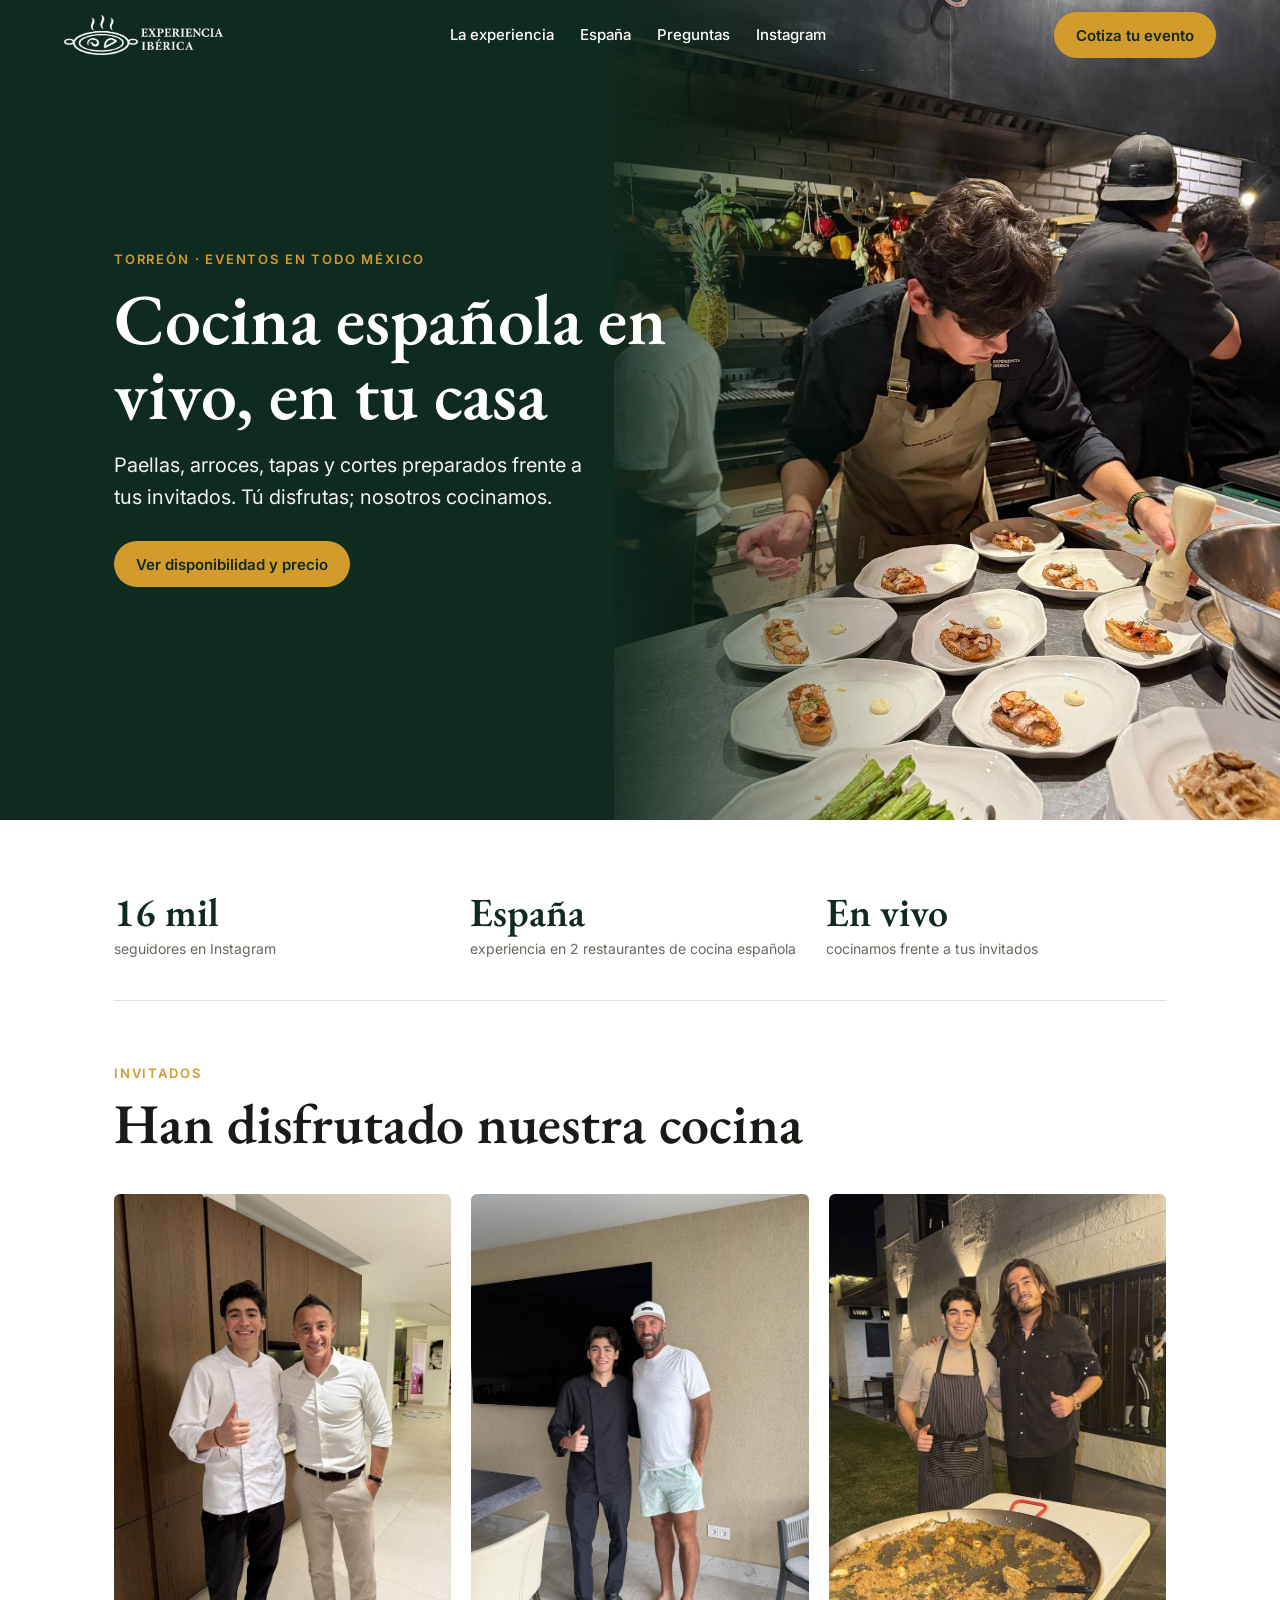
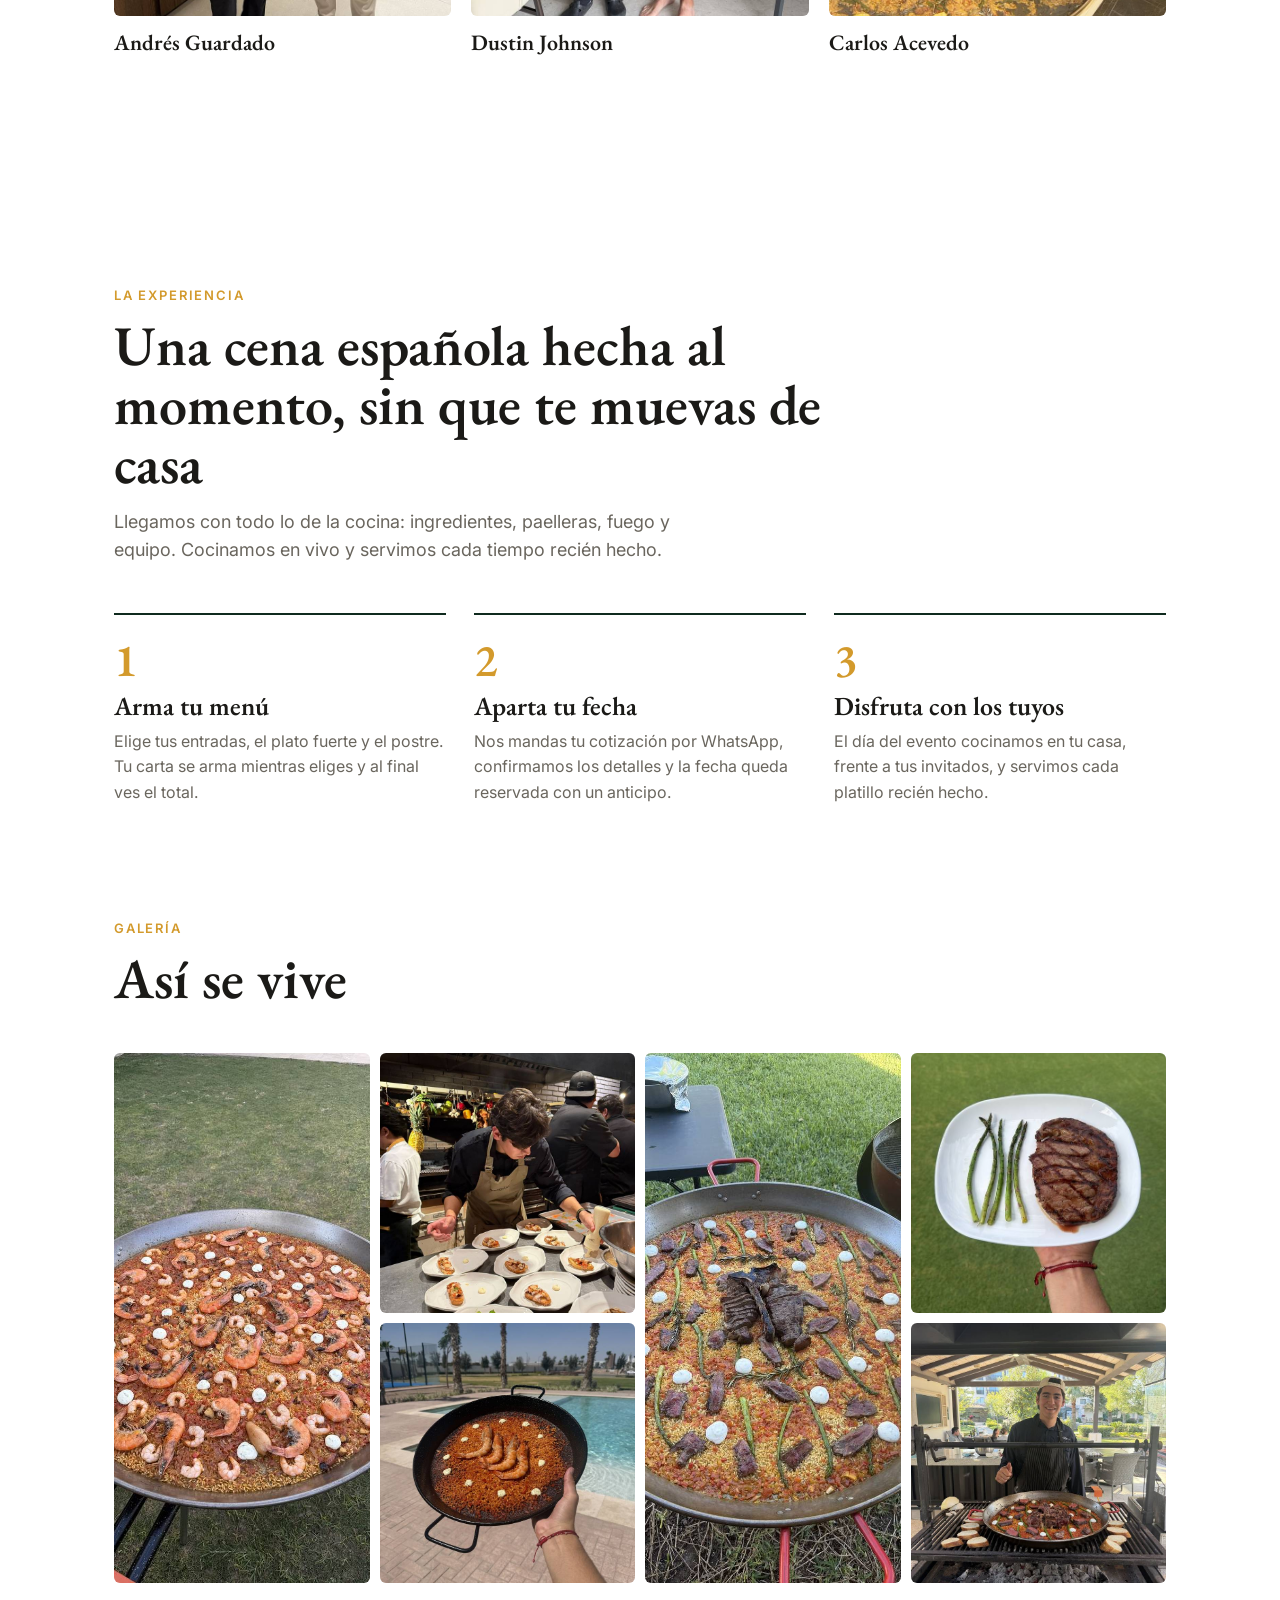
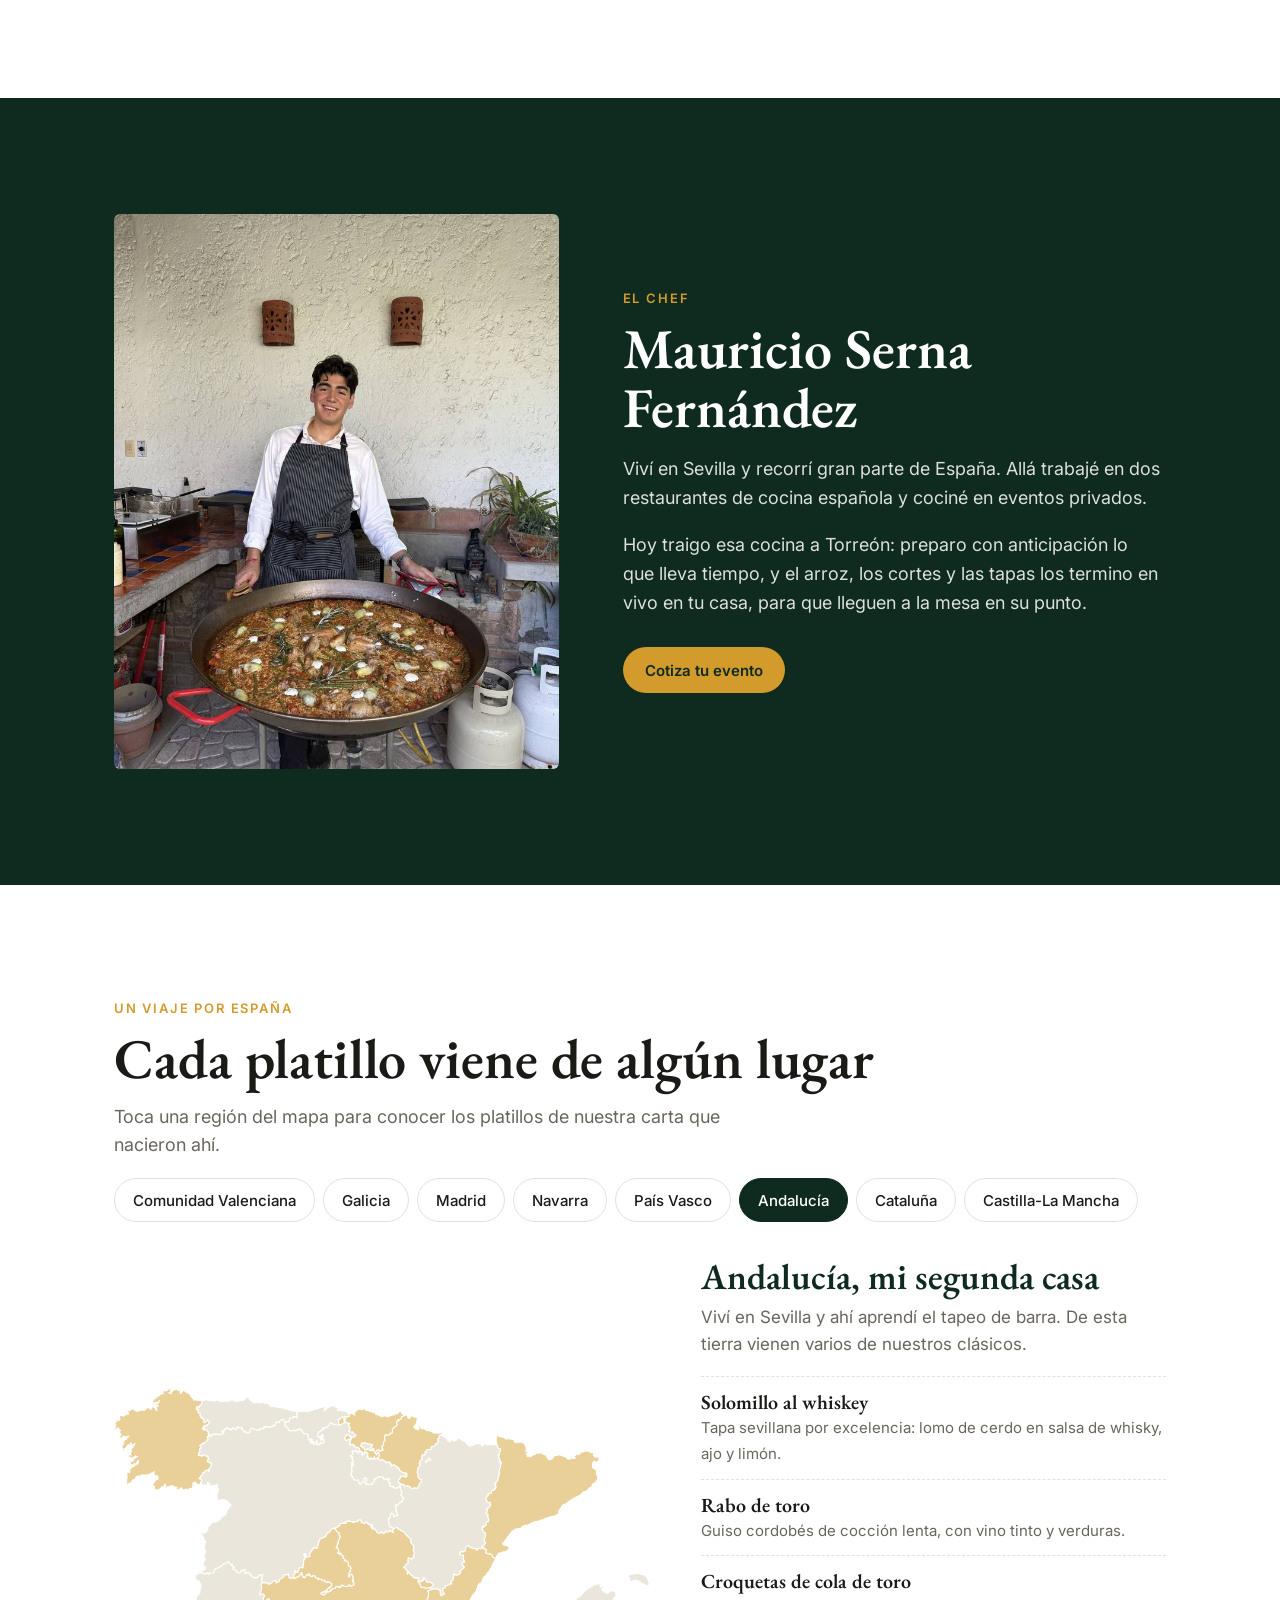
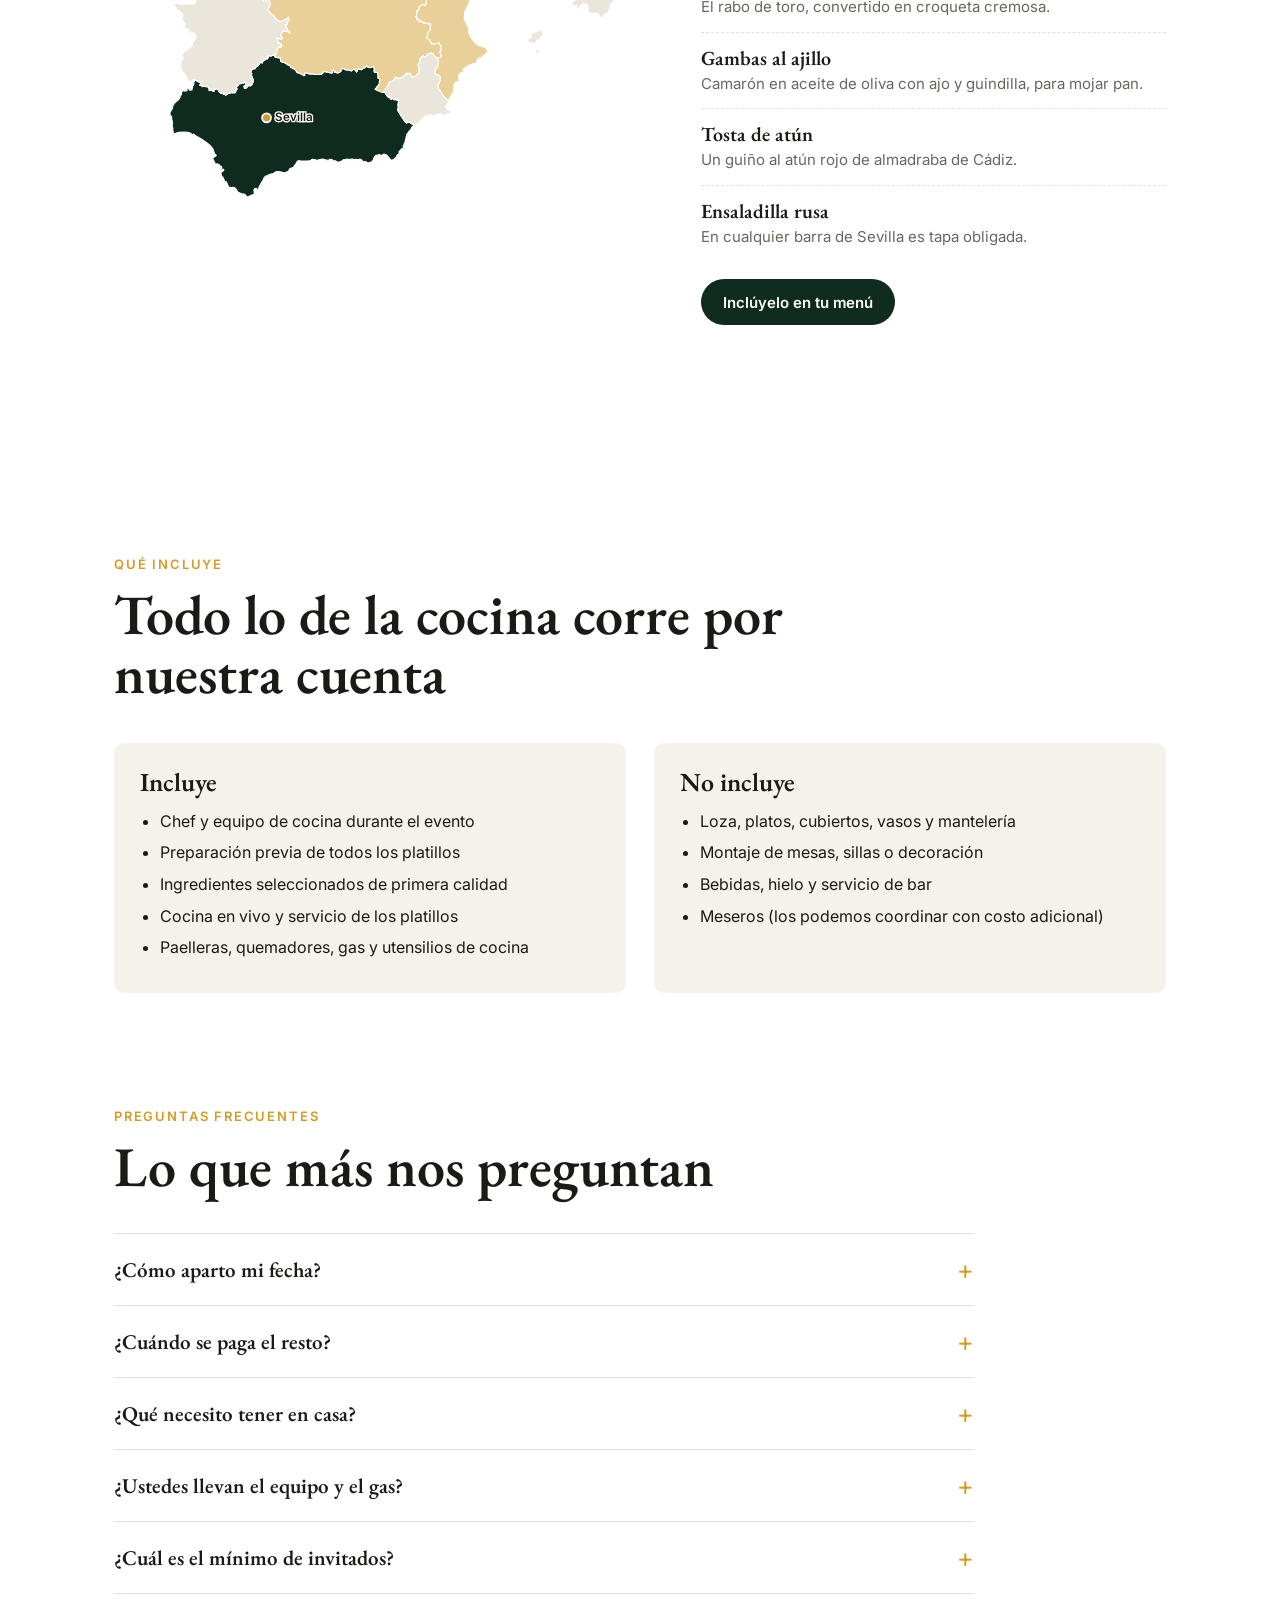
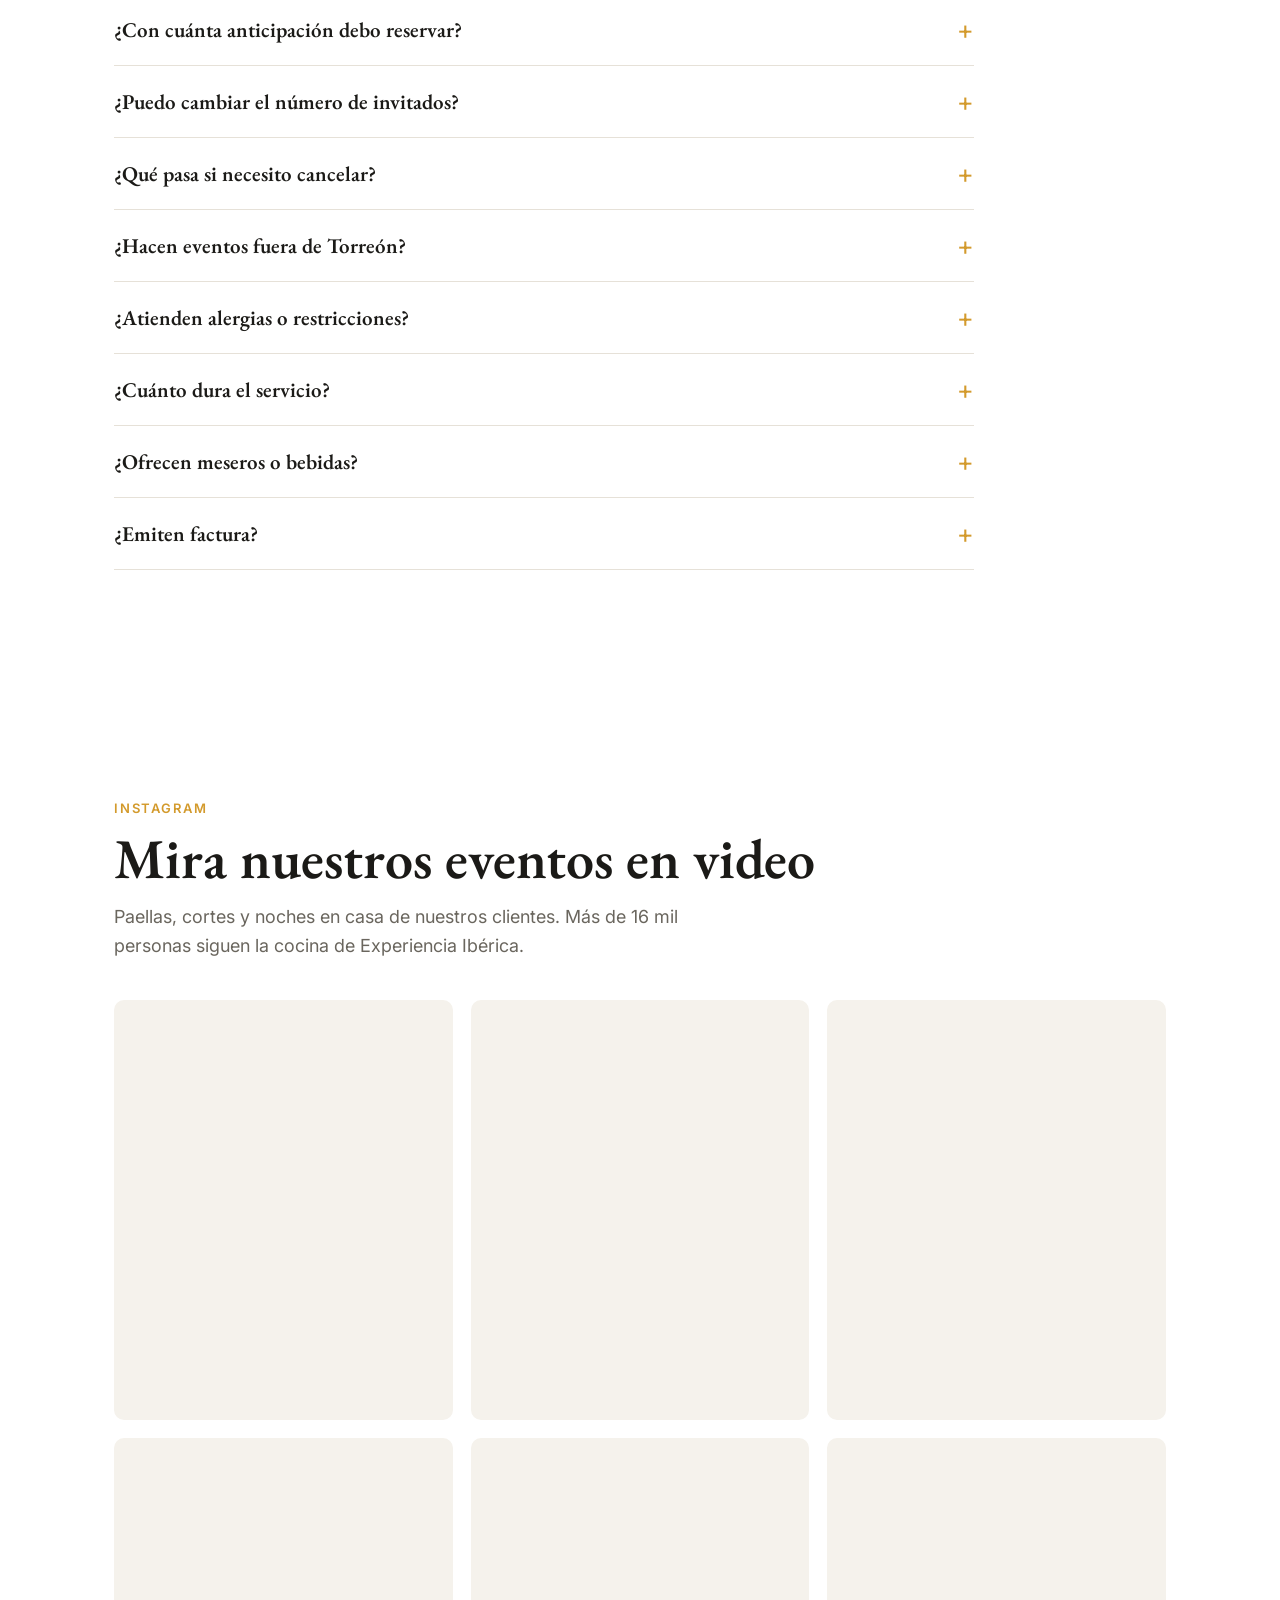
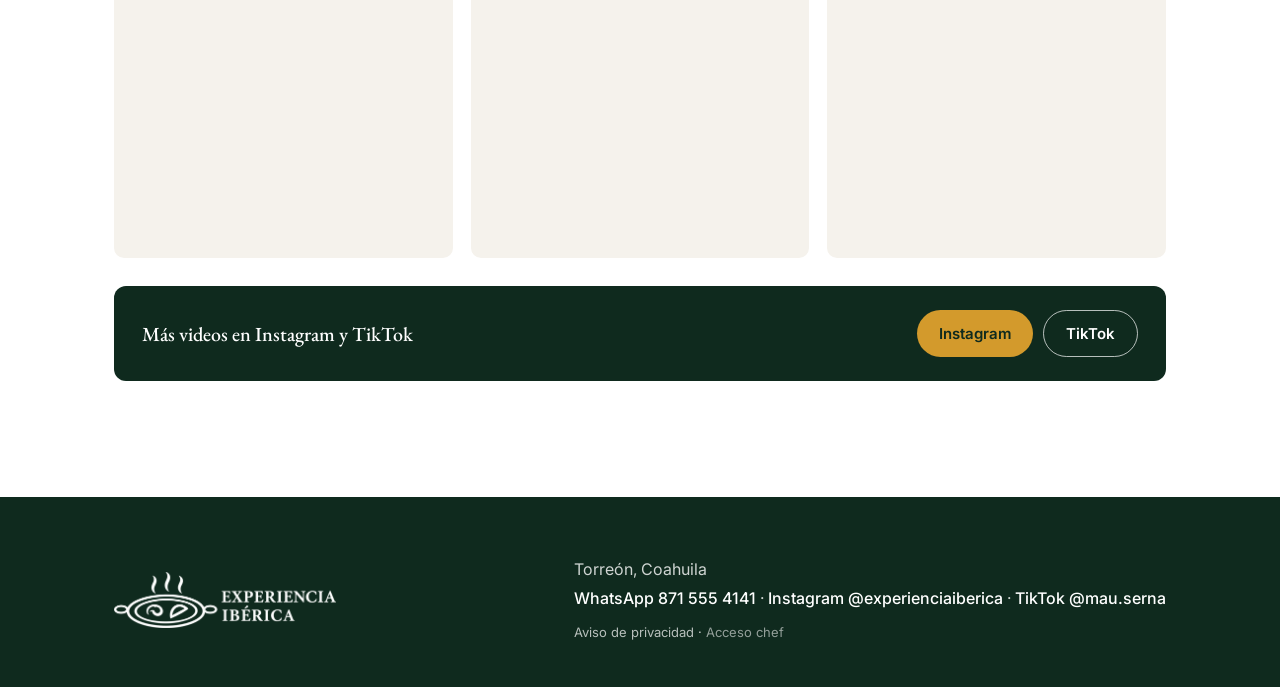
==== commit 2344f73f: "Arreglos de la revisión: cortes como plato fuerte, piezas de postre, portada con un solo botón, menú" ====
--- a/index.html
+++ b/index.html
@@ -8,10 +8,12 @@
 <meta property="og:title" content="Experiencia Ibérica · Cocina española en tu casa">
 <meta property="og:description" content="Paellas, tapas y cortes cocinados en vivo en tu casa. Cotiza tu evento en Torreón.">
 <meta property="og:image" content="https://experienciaiberica.com/img/hero.jpg">
-<link rel="icon" href="img/logo-verde.png">
+<link rel="icon" href="img/icono.png" type="image/png">
+<link rel="apple-touch-icon" href="img/apple-touch-icon.png">
+<script type="application/ld+json">{"@context":"https://schema.org","@type":"FoodEstablishment","name":"Experiencia Ibérica","description":"Chef privado de cocina española a domicilio: paellas, arroces, tapas y cortes cocinados en vivo en tu casa.","url":"https://experienciaiberica.com/","image":"https://experienciaiberica.com/img/hero.jpg","logo":"https://experienciaiberica.com/img/icono.png","telephone":"+52 871 555 4141","servesCuisine":["Española","Paella","Tapas"],"areaServed":[{"@type":"City","name":"Torreón"},{"@type":"City","name":"Gómez Palacio"},{"@type":"City","name":"Lerdo"},{"@type":"Country","name":"México"}],"address":{"@type":"PostalAddress","addressLocality":"Torreón","addressRegion":"Coahuila","addressCountry":"MX"},"founder":{"@type":"Person","name":"Mauricio Serna Fernández"},"sameAs":["https://www.instagram.com/experienciaiberica","https://www.tiktok.com/@mau.serna"]}</script>
 <link rel="preconnect" href="https://fonts.googleapis.com">
 <link href="https://fonts.googleapis.com/css2?family=EB+Garamond:wght@500;600;700&family=Inter:wght@400;500;600&display=swap" rel="stylesheet">
-<link rel="stylesheet" href="css/site.css?v=2">
+<link rel="stylesheet" href="css/site.css?v=4">
 <script src="js/analytics.js?v=2" defer></script>
 </head>
 <body>
@@ -19,6 +21,7 @@
   <a href="#inicio" aria-label="Inicio"><img src="img/logo-blanco.png" alt="Experiencia Ibérica"></a>
   <ul><li><a href="#experiencia">La experiencia</a></li><li><a href="#espana">España</a></li><li><a href="#faq">Preguntas</a></li><li><a href="#instagram">Instagram</a></li></ul>
   <a class="btn saf" href="cotiza.html">Cotiza tu evento</a>
+  <button class="burg" id="burg" aria-label="Abrir menú" aria-expanded="false"><span></span><span></span><span></span></button>
 </nav>
 
 <header class="hero" id="inicio">
@@ -27,13 +30,13 @@
     <div class="eyebrow">Torreón · Eventos en todo México</div>
     <h1>Cocina española en vivo, en tu casa</h1>
     <p>Paellas, arroces, tapas y cortes preparados frente a tus invitados. Tú disfrutas; nosotros cocinamos.</p>
-    <div class="cta"><a class="btn saf" href="cotiza.html">Ver disponibilidad y precio</a><a class="btn line" href="https://www.instagram.com/experienciaiberica" target="_blank" rel="noopener">Instagram</a><a class="btn line" href="https://www.tiktok.com/@mau.serna" target="_blank" rel="noopener">TikTok</a></div>
+    <div class="cta"><a class="btn saf" href="cotiza.html">Ver disponibilidad y precio</a></div>
   </div>
 </header>
 
 <section id="invitados" class="inv">
   <div class="wrap">
-    <div class="proof"><div><b>16 mil</b><span>seguidores en Instagram</span></div><div><b>Sevilla</b><span>formación en restaurantes de España</span></div><div><b>En vivo</b><span>cocinamos frente a tus invitados</span></div></div>
+    <div class="proof"><div><b>16 mil</b><span>seguidores en Instagram</span></div><div><b>España</b><span>experiencia en 2 restaurantes de cocina española</span></div><div><b>En vivo</b><span>cocinamos frente a tus invitados</span></div></div>
     <div class="eyebrow">Invitados</div>
     <h2 class="sh">Han disfrutado nuestra cocina</h2>
     <div class="fam">
@@ -91,11 +94,11 @@
     <div class="eyebrow">Un viaje por España</div>
     <h2 class="sh">Cada platillo viene de algún lugar</h2>
     <p class="lead">Toca una región del mapa para conocer los platillos de nuestra carta que nacieron ahí.</p>
+    <div class="chips rgchips" id="rgchips"></div>
     <div class="esp">
       <div class="map" id="map" role="group" aria-label="Mapa de España"></div>
       <div class="rg" id="rg" aria-live="polite"></div>
     </div>
-    <div class="chips rgchips" id="rgchips"></div>
   </div>
 </section>
 
@@ -170,7 +173,8 @@
   map.addEventListener('click',e=>pick(e.target.dataset?.id));map.addEventListener('keydown',e=>{if(e.key==='Enter'||e.key===' '){e.preventDefault();pick(e.target.dataset?.id)}});
   ch.addEventListener('click',e=>pick(e.target.dataset?.id));pick('01');
 }).catch(()=>{document.getElementById('espana').style.display='none'});
-const nav=document.getElementById('nav');const onS=()=>nav.classList.toggle('solid',scrollY>60);addEventListener('scroll',onS,{passive:true});onS();
+const nav=document.getElementById('nav'),burg=document.getElementById('burg');burg.onclick=()=>{const o=nav.classList.toggle('mopen');burg.setAttribute('aria-expanded',o)};nav.querySelectorAll('ul a').forEach(a=>a.addEventListener('click',()=>nav.classList.remove('mopen')));
+const onS=()=>nav.classList.toggle('solid',scrollY>60);addEventListener('scroll',onS,{passive:true});onS();
 // Reels o publicaciones de Instagram a mostrar (links completos)
 const IG=['DfUvoe-Rfx-','DeCpzYzx0Il','DeeweVTRRGu','DffZZyuRcej','DfZ17wVxcy-','DfnAKsWR4mW'].map(id=>`https://www.instagram.com/reel/${id}/`);
 const box=document.getElementById('ig');
--- a/css/site.css
+++ b/css/site.css
@@ -194,7 +194,7 @@
 .cnt button{flex:none;width:48px;height:46px;border:0;background:var(--soft);font:600 22px Inter;color:var(--g);cursor:pointer}
 .gh{display:flex;align-items:center;gap:12px;margin:26px 0 2px}
 .gh h4{margin:0}.gh .gc{margin-left:auto;font-size:12px;color:var(--g);font-weight:600}
-.gh .brm{height:30px;width:auto;opacity:.9}
+.gh .brm{height:16px;width:auto;opacity:.95;margin-left:4px;padding-left:12px;border-left:1px solid var(--line);box-sizing:content-box}
 .gi{margin:2px 0 6px!important;font-size:14px}
 .dish{align-items:flex-start}.dish input{margin-top:3px}
 .dish .dn{display:block}.dish small{display:block;font:13.5px/1.4 Inter;color:var(--mute);margin-top:2px}
@@ -237,3 +237,14 @@
   .faq summary{font-size:19px}
 }
 .legal{max-width:760px}.legal h2{font-size:26px;margin:28px 0 8px}.legal p,.legal li{color:#3d3a35}
+.burg{display:none;width:44px;height:44px;border:0;background:transparent;cursor:pointer;padding:10px;flex:none}
+.burg span{display:block;height:2px;background:#fff;margin:5px 0;border-radius:2px}
+@media(max-width:760px){
+  .burg{display:block}
+  .nav{flex-wrap:wrap}
+  .nav.mopen{background:var(--g)}
+  .nav.mopen ul{display:flex;flex-direction:column;gap:0;width:100%;order:3;padding:6px 0 10px}
+  .nav.mopen ul a{display:block;padding:12px 4px;font-size:17px;border-top:1px solid rgb(255 255 255/.12)}
+  .rgchips{margin:0 0 18px}
+}
+.rgchips{margin:0 0 22px}
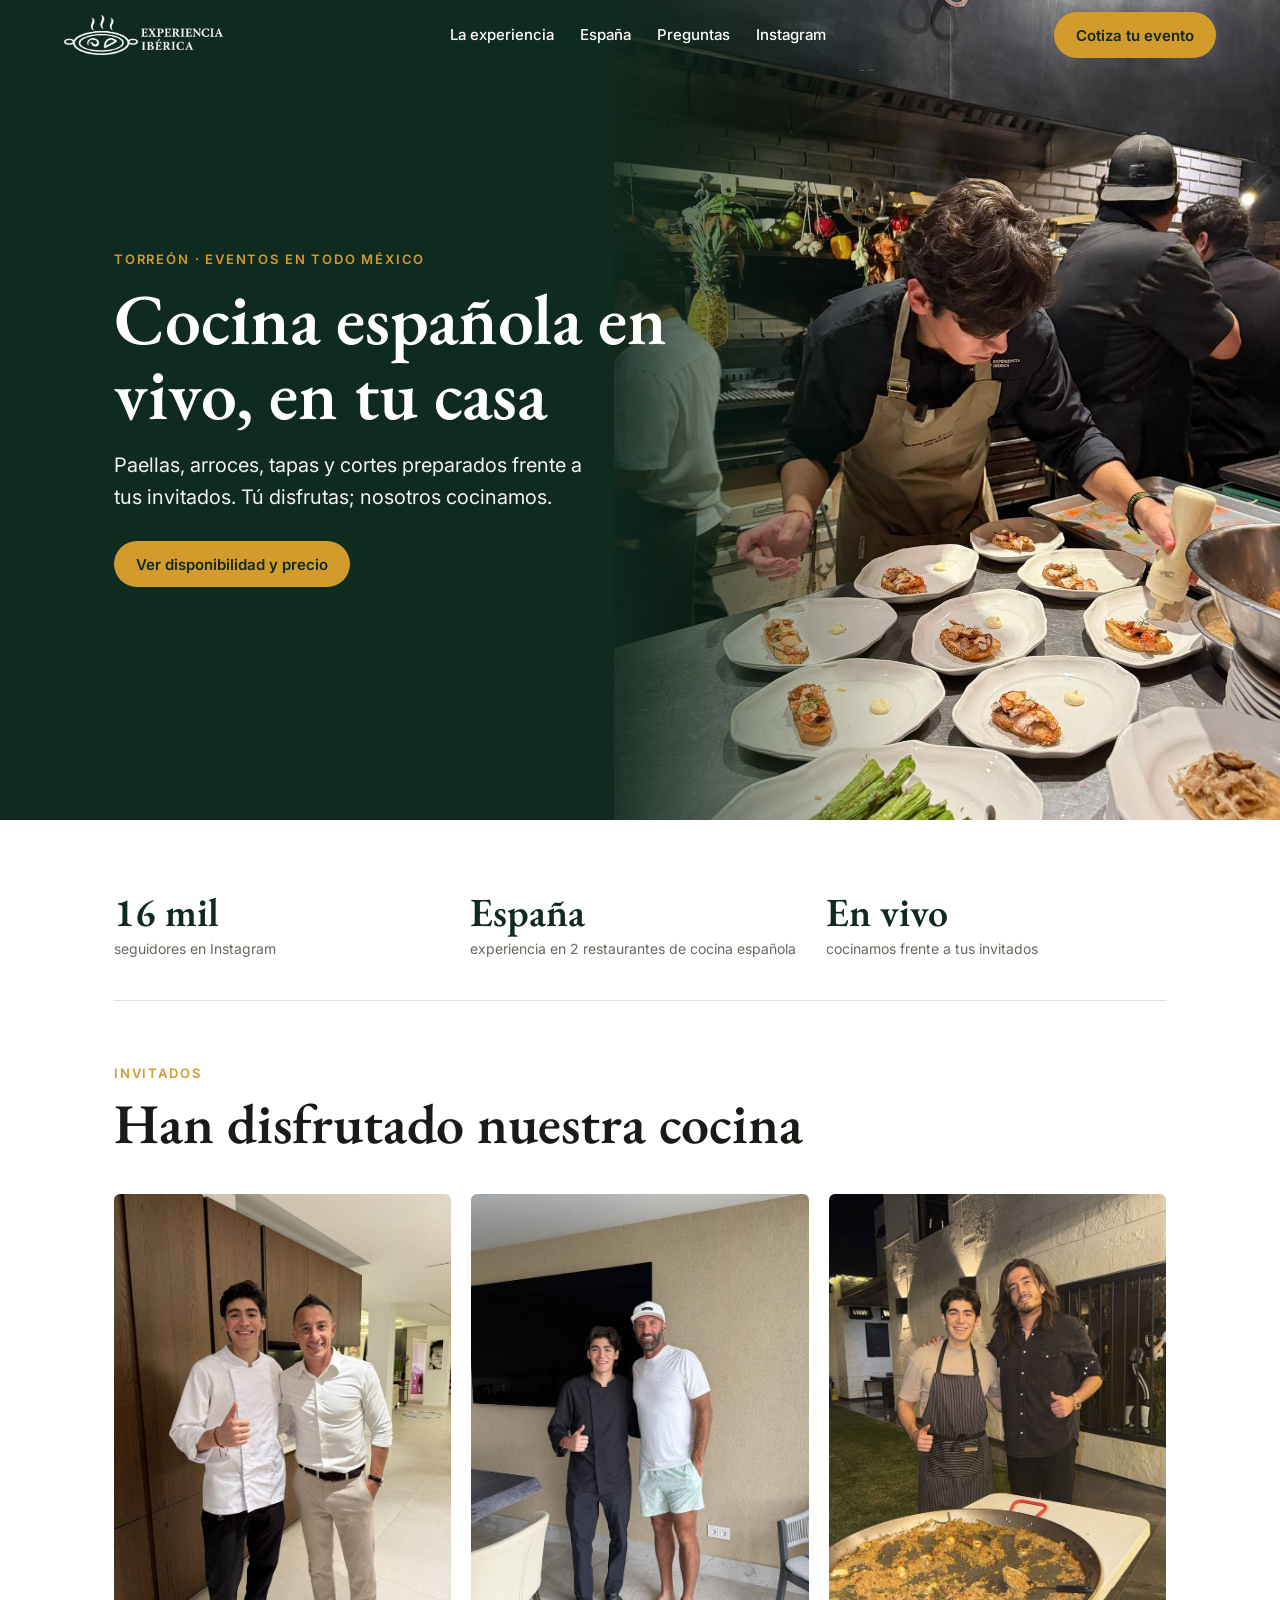
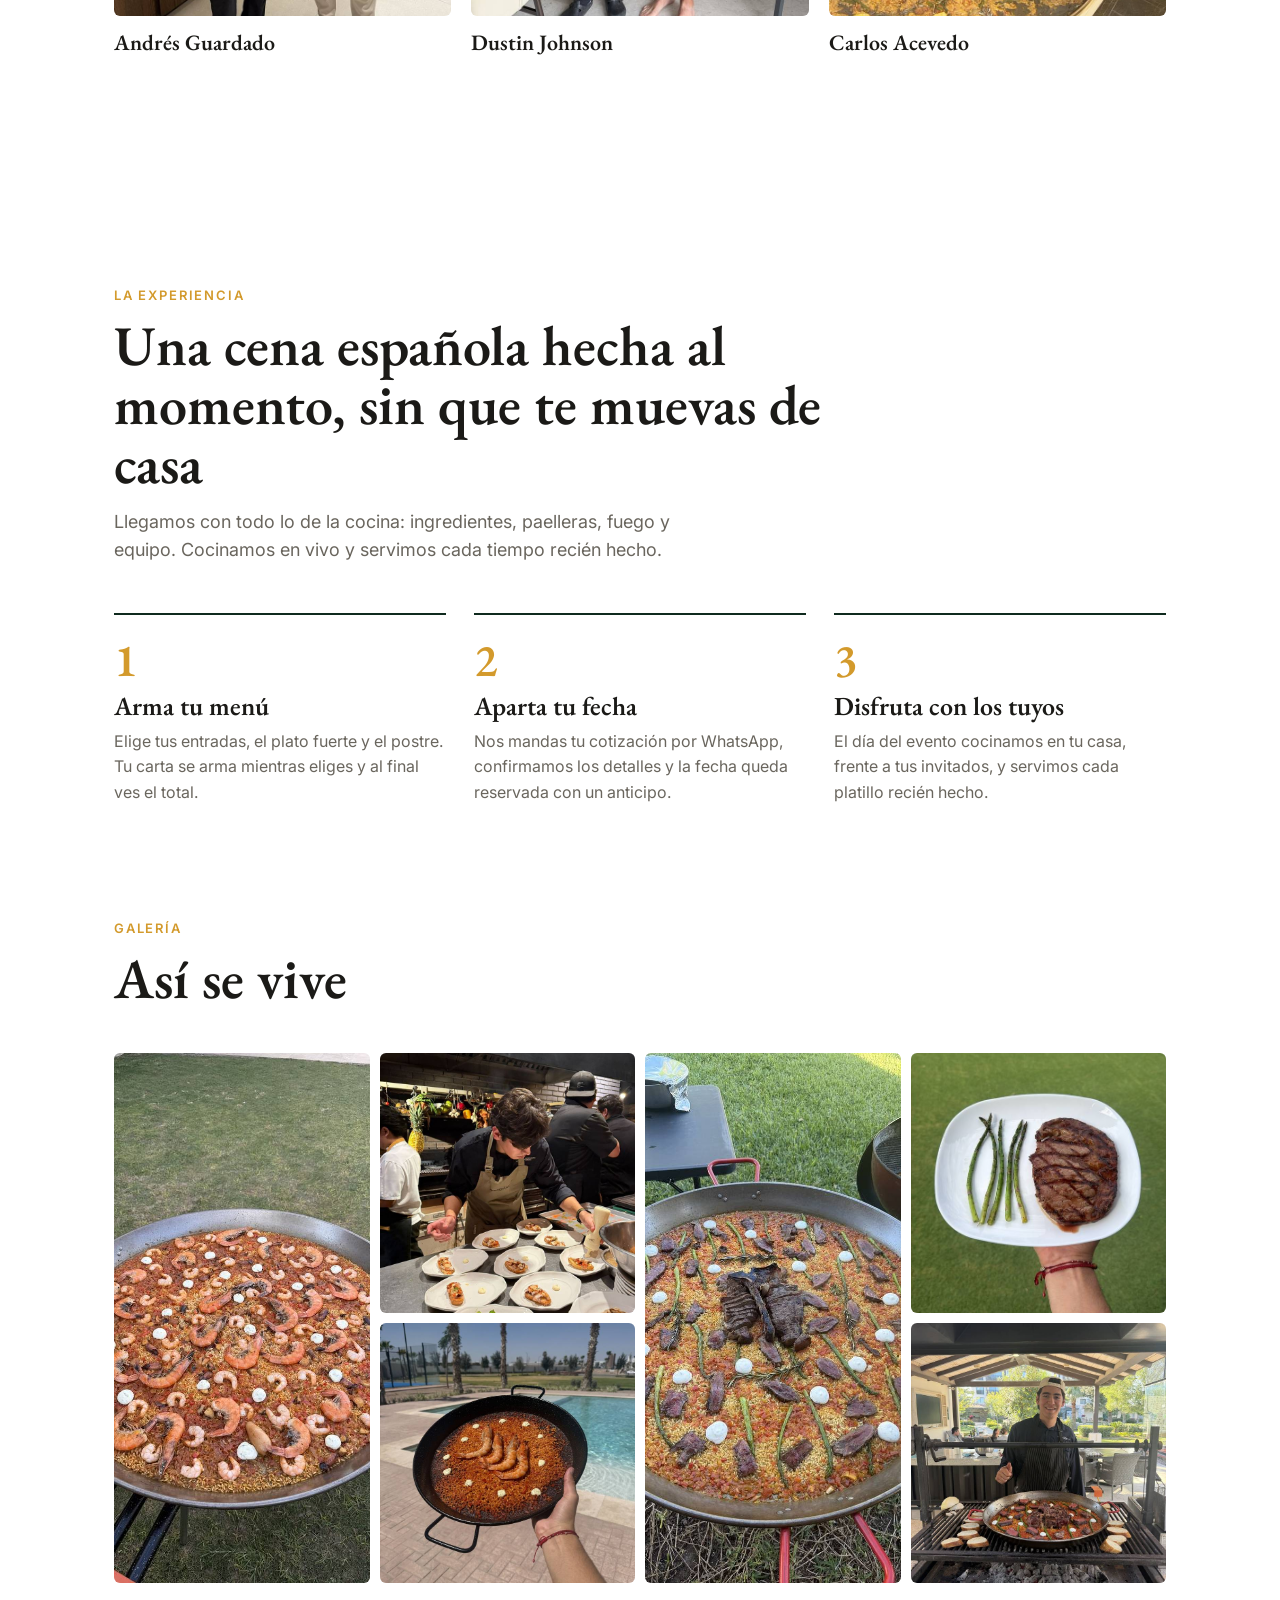
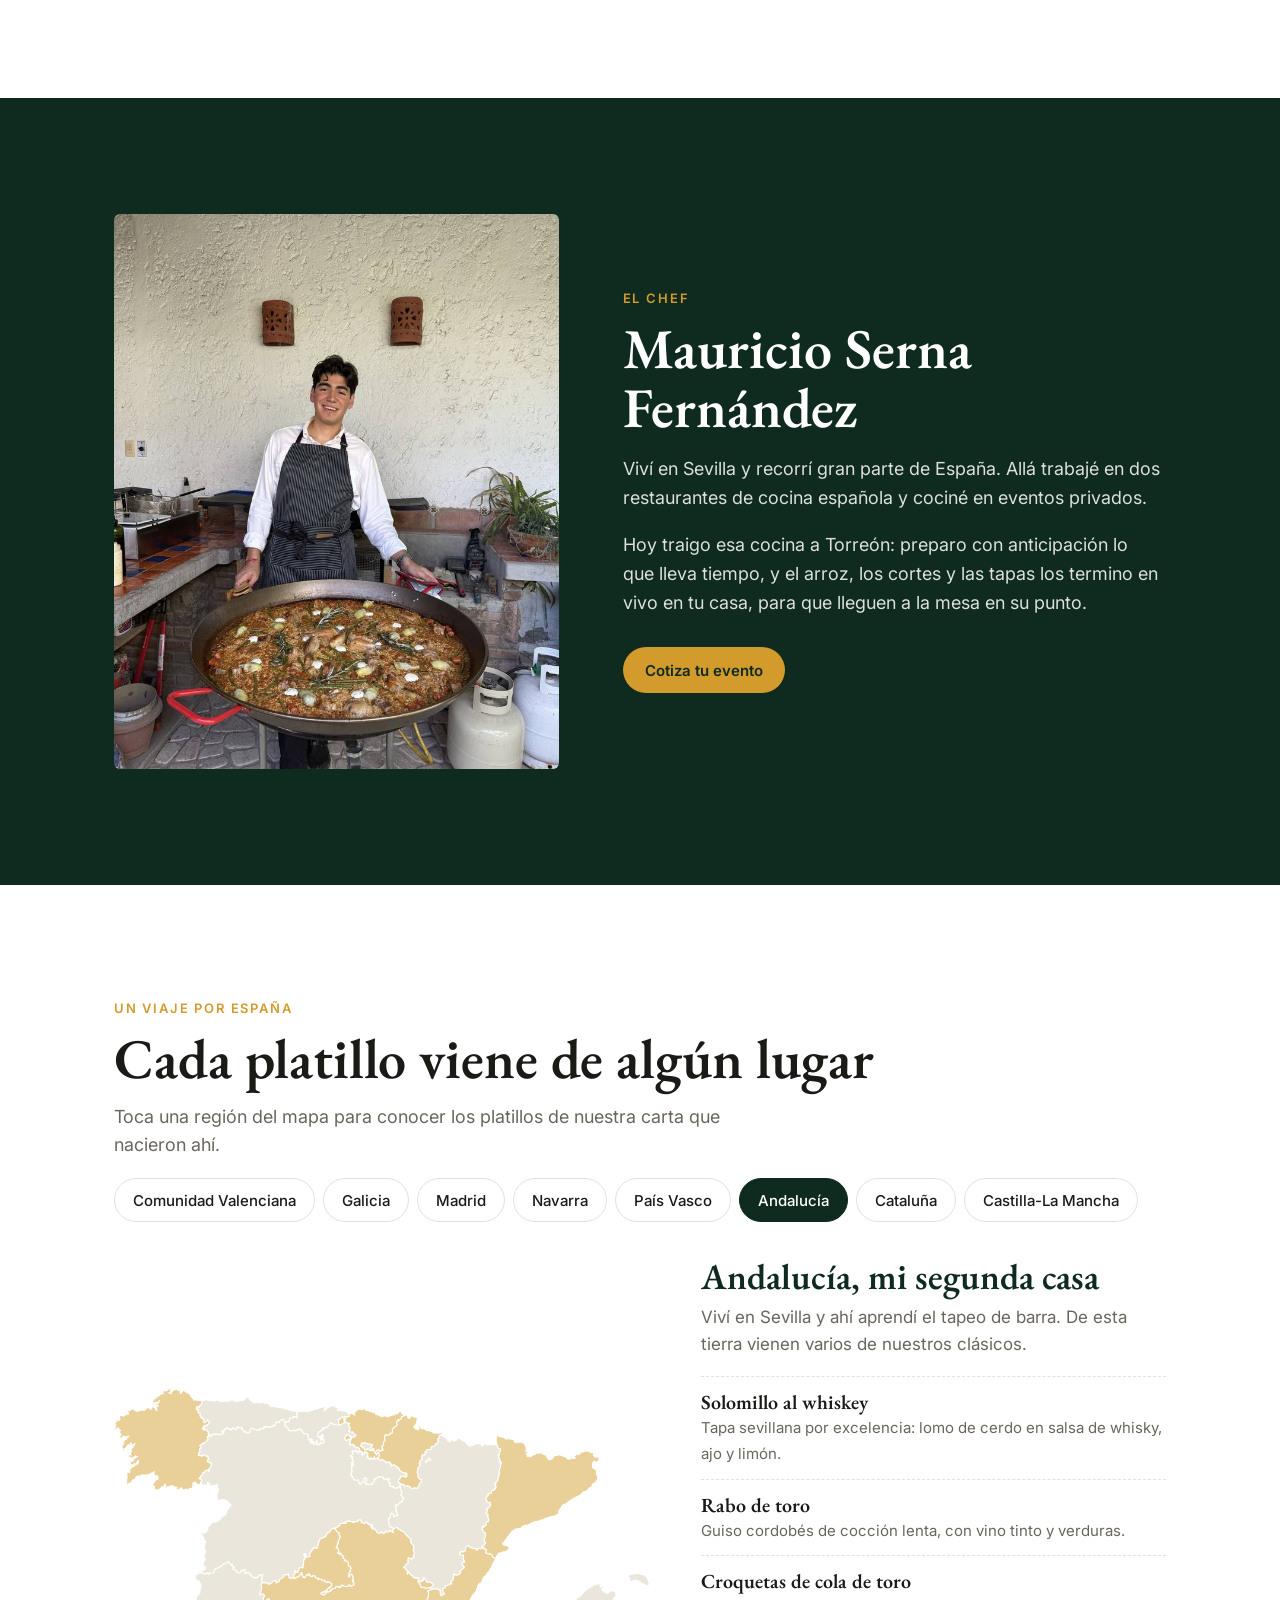
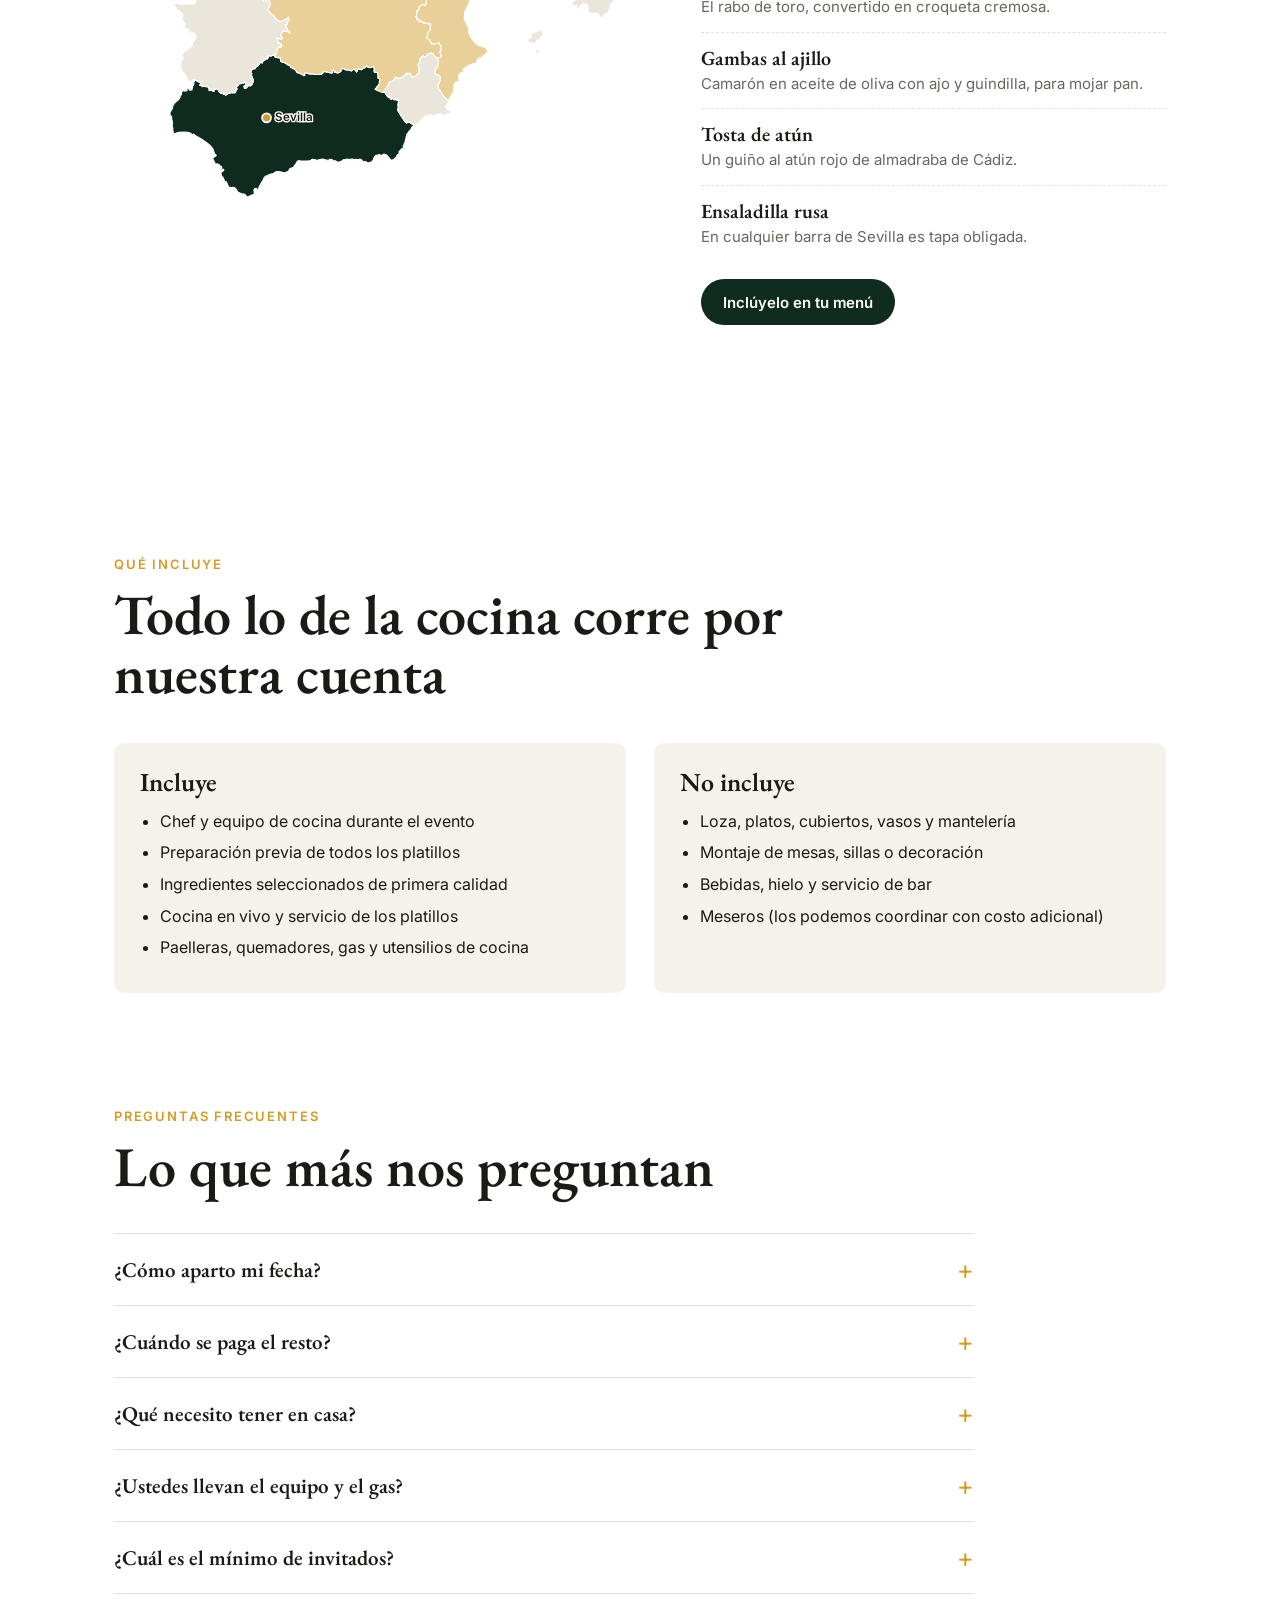
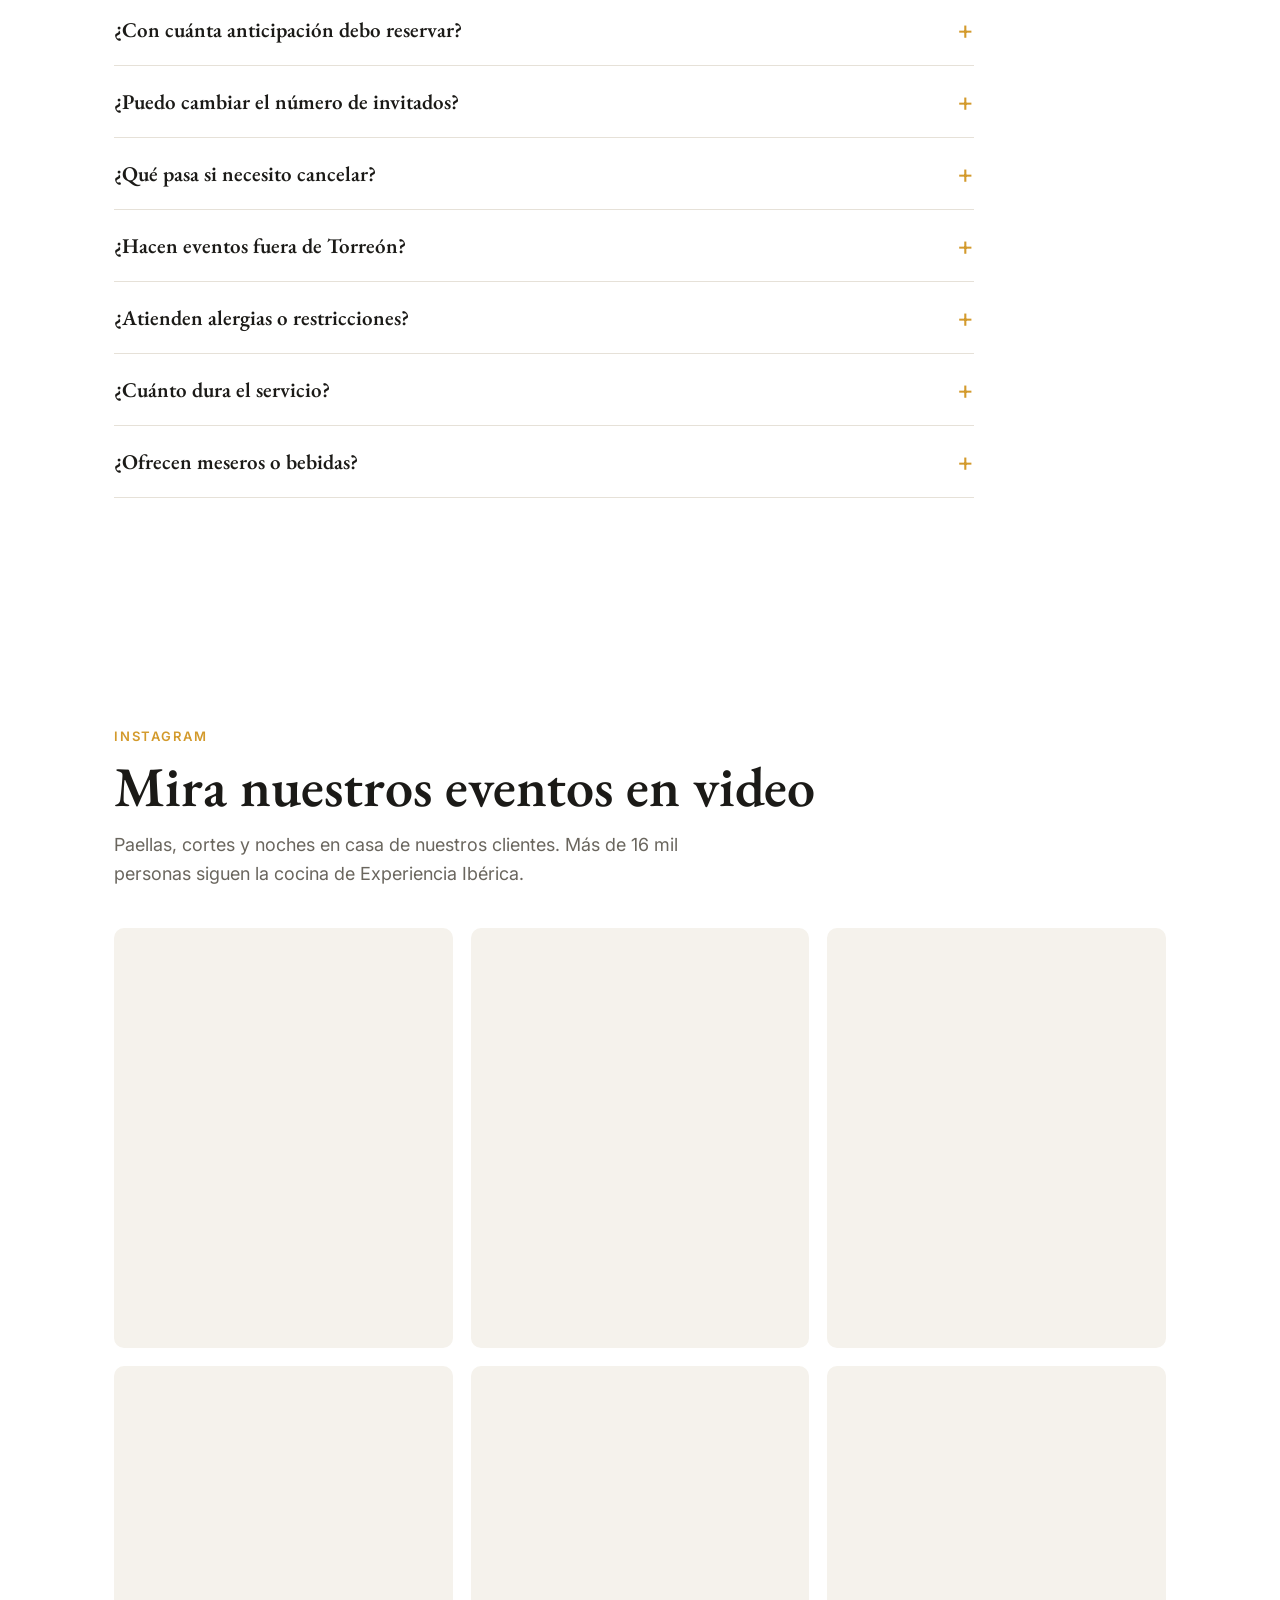
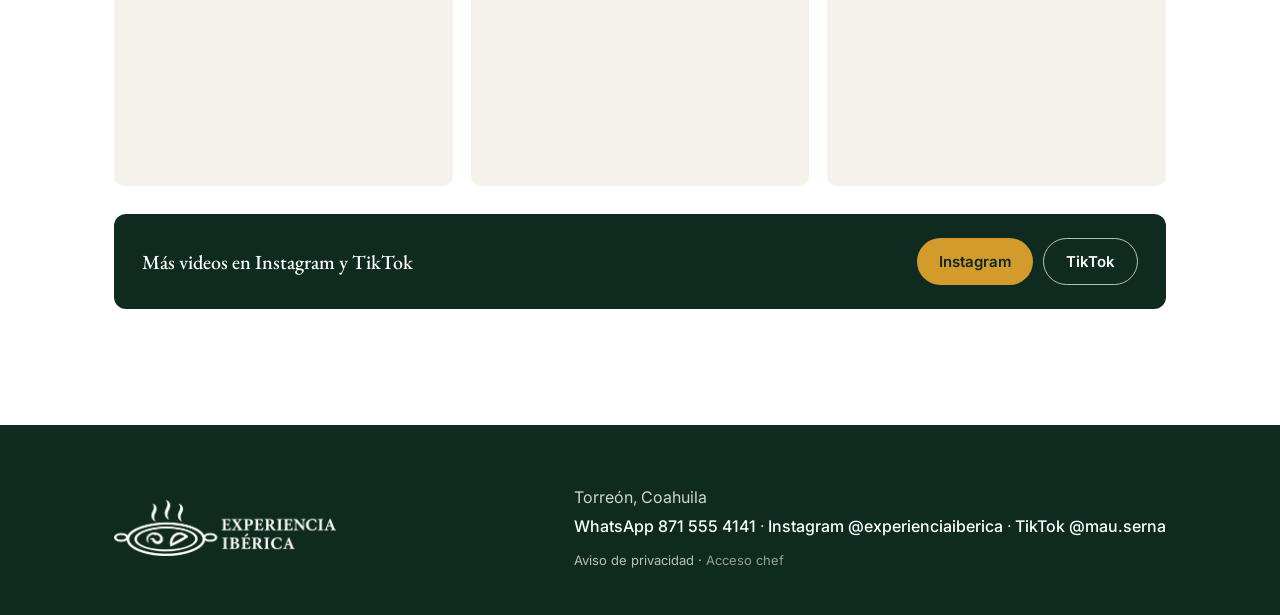
==== commit 71c48bed: "Quitar pregunta de factura del FAQ Co-Authored-By: Claude Opus 5.5 <noreply@anthropic.com> Claude-Se" ====
--- a/index.html
+++ b/index.html
@@ -13,7 +13,7 @@
 <script type="application/ld+json">{"@context":"https://schema.org","@type":"FoodEstablishment","name":"Experiencia Ibérica","description":"Chef privado de cocina española a domicilio: paellas, arroces, tapas y cortes cocinados en vivo en tu casa.","url":"https://experienciaiberica.com/","image":"https://experienciaiberica.com/img/hero.jpg","logo":"https://experienciaiberica.com/img/icono.png","telephone":"+52 871 555 4141","servesCuisine":["Española","Paella","Tapas"],"areaServed":[{"@type":"City","name":"Torreón"},{"@type":"City","name":"Gómez Palacio"},{"@type":"City","name":"Lerdo"},{"@type":"Country","name":"México"}],"address":{"@type":"PostalAddress","addressLocality":"Torreón","addressRegion":"Coahuila","addressCountry":"MX"},"founder":{"@type":"Person","name":"Mauricio Serna Fernández"},"sameAs":["https://www.instagram.com/experienciaiberica","https://www.tiktok.com/@mau.serna"]}</script>
 <link rel="preconnect" href="https://fonts.googleapis.com">
 <link href="https://fonts.googleapis.com/css2?family=EB+Garamond:wght@500;600;700&family=Inter:wght@400;500;600&display=swap" rel="stylesheet">
-<link rel="stylesheet" href="css/site.css?v=4">
+<link rel="stylesheet" href="css/site.css?v=6">
 <script src="js/analytics.js?v=2" defer></script>
 </head>
 <body>
@@ -130,7 +130,6 @@
       <details><summary>¿Atienden alergias o restricciones?</summary><p>Sí. Avísanos al confirmar el menú y adaptamos lo necesario.</p></details>
       <details><summary>¿Cuánto dura el servicio?</summary><p>Hasta 4 horas desde nuestra llegada. El tiempo adicional tiene un costo extra.</p></details>
       <details><summary>¿Ofrecen meseros o bebidas?</summary><p>Las bebidas no están incluidas. Los meseros los podemos coordinar con costo adicional.</p></details>
-      <details><summary>¿Emiten factura?</summary><p>Sí. Si la requieres, se agrega el IVA correspondiente.</p></details>
     </div>
   </div>
 </section>
--- a/css/site.css
+++ b/css/site.css
@@ -248,3 +248,9 @@
   .rgchips{margin:0 0 18px}
 }
 .rgchips{margin:0 0 22px}
+.cal button.xmas{background:linear-gradient(160deg,#0f2a1e,#1d4a33);color:#fff;border-color:#0f2a1e;cursor:default;opacity:1;text-decoration:none}
+.cal button.xmas::after{display:none}
+.cal button.xmas i{position:absolute;top:2px;right:3px;font-size:11px;font-style:normal;line-height:1}
+.xn{display:flex;gap:12px;align-items:center;margin-top:12px;padding:12px 14px;border-radius:10px;background:linear-gradient(120deg,#0f2a1e,#1d4a33);color:#fff;font-size:14px;line-height:1.4}
+.xn span{font-size:26px}.xn b{font:600 17px "EB Garamond",serif;color:var(--saf)}
+.xn b.xp{font:600 14px Inter;color:#fff;text-decoration:underline;text-decoration-color:var(--saf);text-underline-offset:3px}
